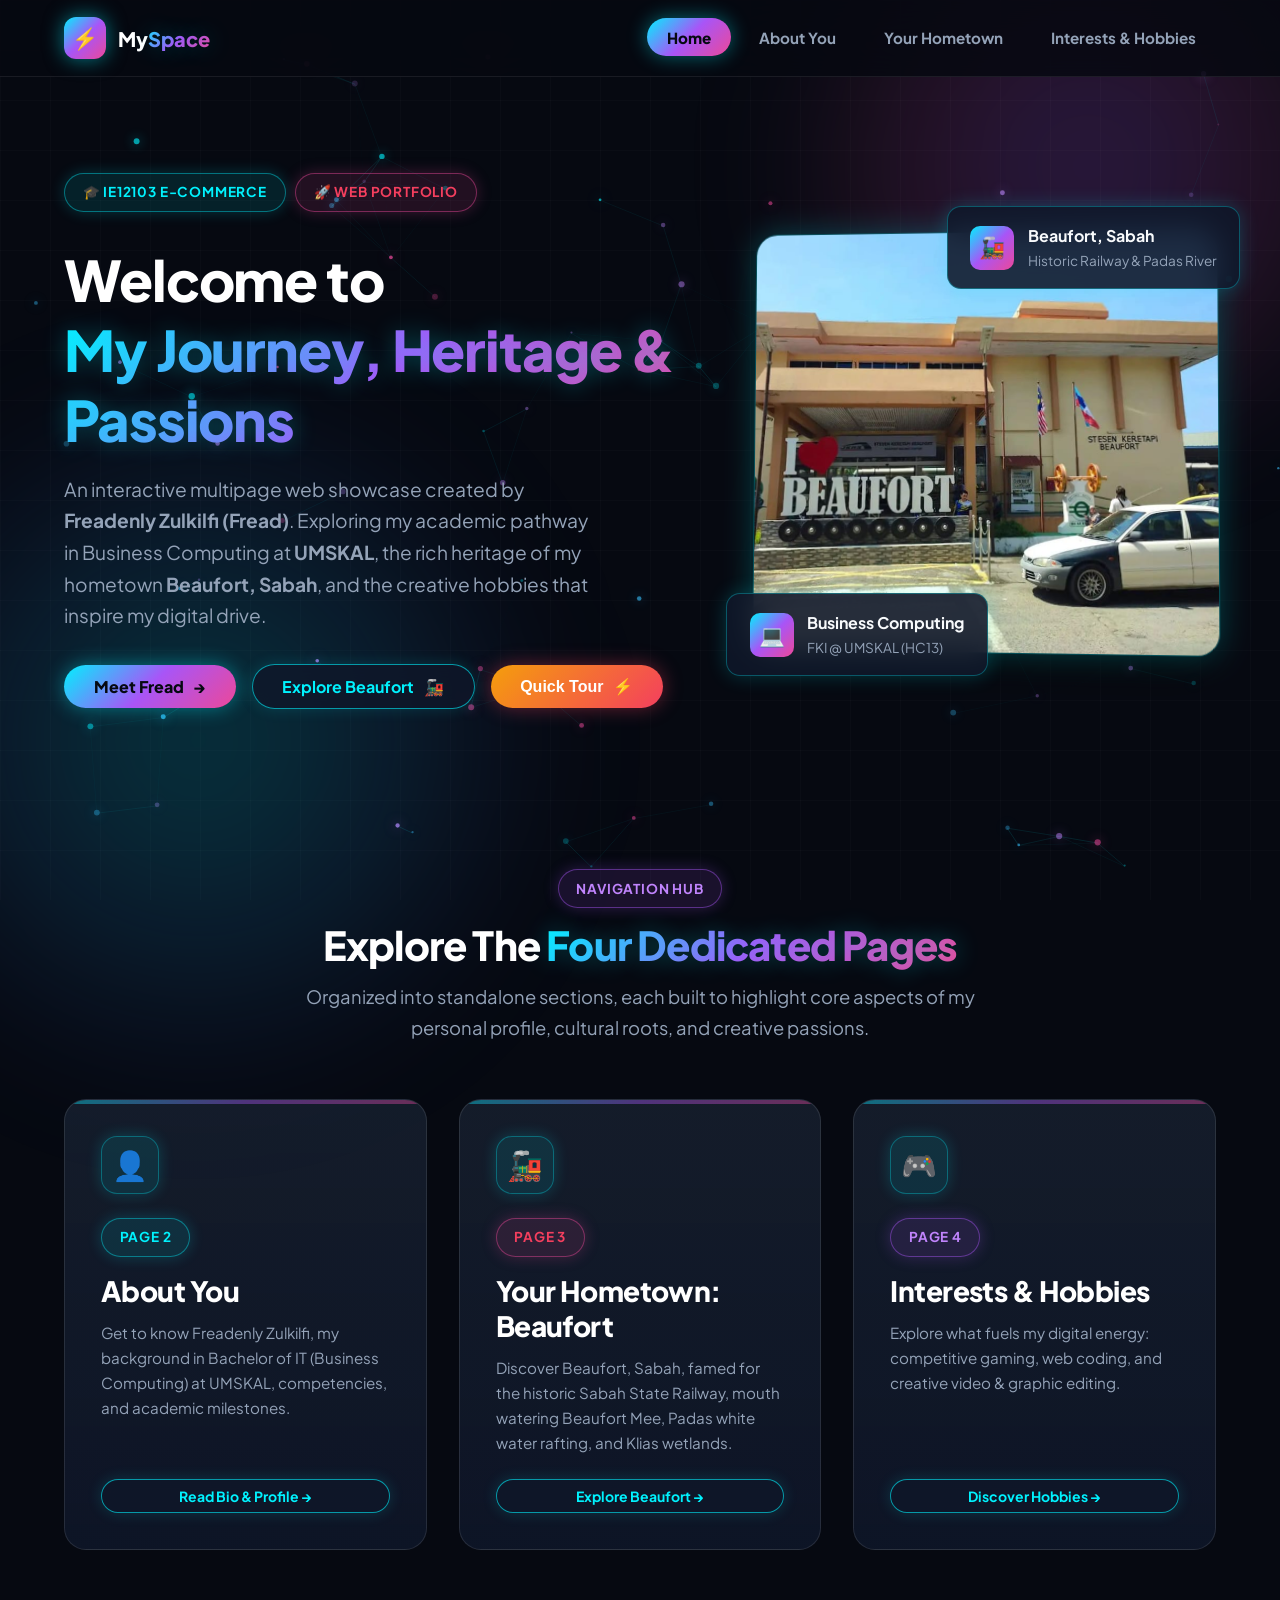
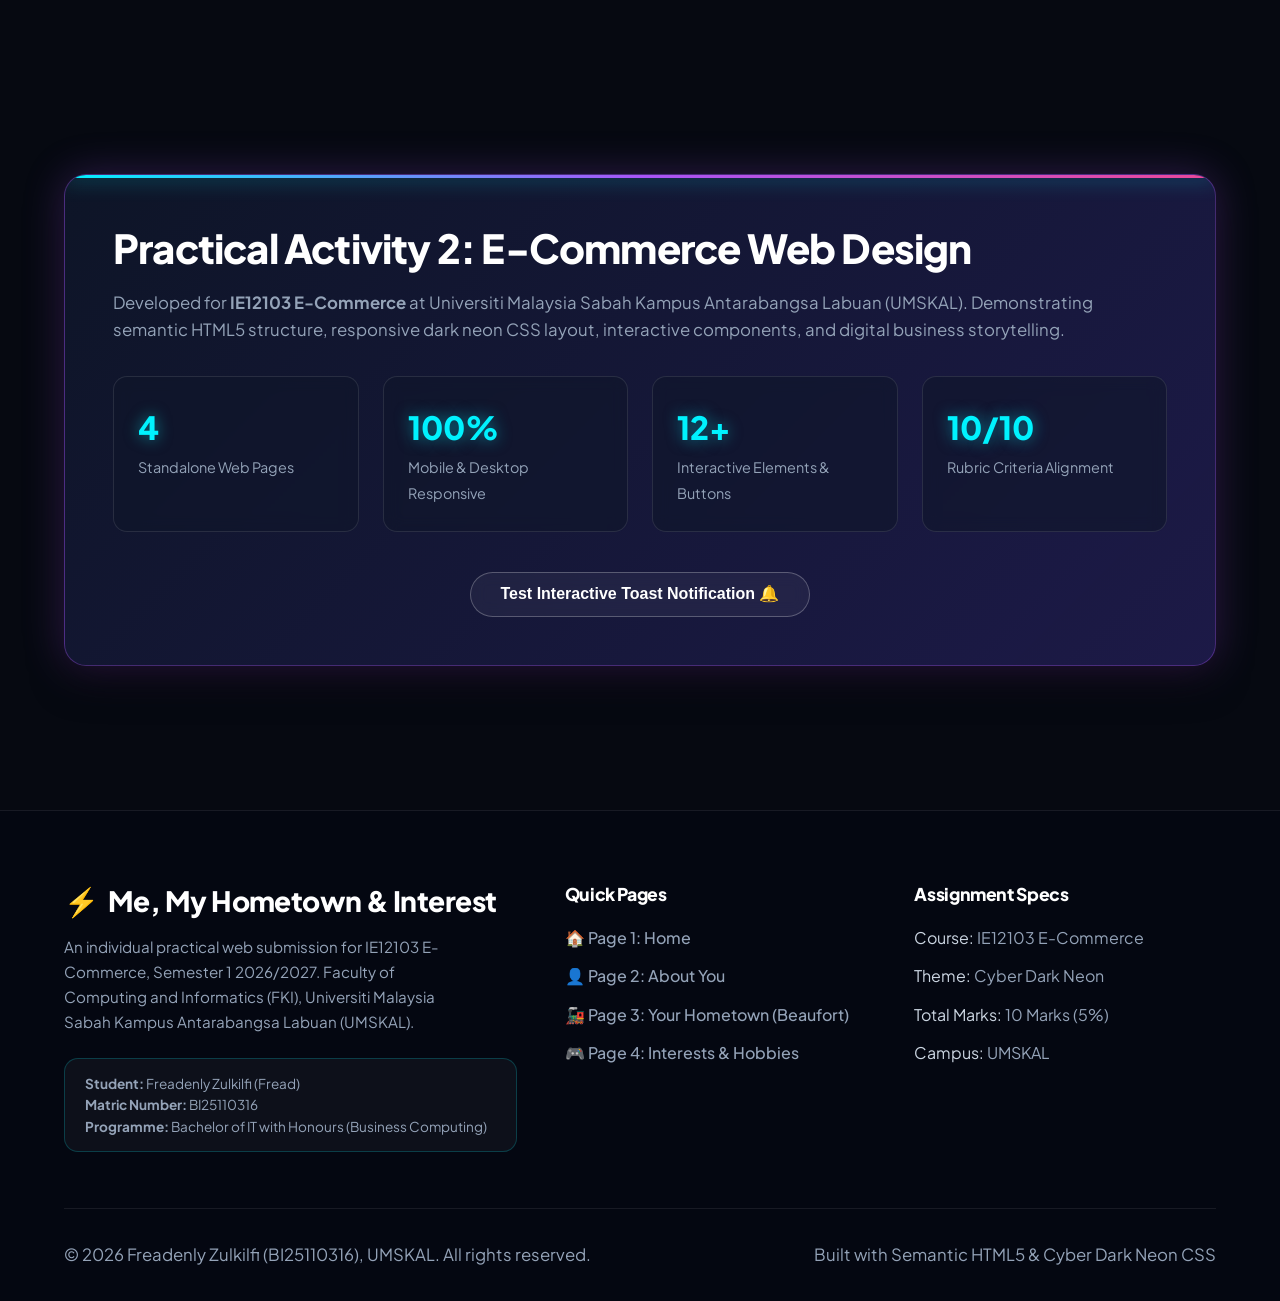
==== index.html @ 7369e057 "feat: resize profile photo to compact modern size, add live interactive cyber particle & constellati" ====
<!DOCTYPE html>
<html lang="en">
<head>
  <meta charset="UTF-8">
  <meta name="viewport" content="width=device-width, initial-scale=1.0">
  <title>Home | Me, My Hometown and Interest: IE12103</title>
  <link rel="stylesheet" href="css/styles.css">
  <link rel="preconnect" href="https://fonts.googleapis.com">
  <link rel="preconnect" href="https://fonts.gstatic.com" crossorigin>
  <link href="https://fonts.googleapis.com/css2?family=Plus+Jakarta+Sans:wght@400;600;700;800&family=Inter:wght@400;500;600;700&display=swap" rel="stylesheet">
</head>
<body>
  <canvas id="cyberCanvas"></canvas>
  <div class="cyber-grid-overlay"></div>

  <!-- Navigation Bar -->
  <header class="site-header">
    <div class="container navbar">
      <a href="index.html" class="brand-logo">
        <span class="logo-icon">⚡</span>
        <span>My<span class="text-gradient">Space</span></span>
      </a>

      <button class="mobile-menu-btn" id="mobileMenuBtn" aria-label="Toggle navigation">☰</button>

      <ul class="nav-links" id="navLinks">
        <li><a href="index.html" class="nav-link active">Home</a></li>
        <li><a href="about.html" class="nav-link">About You</a></li>
        <li><a href="hometown.html" class="nav-link">Your Hometown</a></li>
        <li><a href="hobbies.html" class="nav-link">Interests & Hobbies</a></li>
      </ul>
    </div>
  </header>

  <!-- Hero Section -->
  <main>
    <section class="hero">
      <div class="container hero-grid">
        <div class="hero-content">
          <div class="hero-tags">
            <span class="badge">🎓 IE12103 E-Commerce</span>
            <span class="badge badge-coral">🚀 Web Portfolio</span>
          </div>
          <h1>Welcome to <span class="text-gradient">My Journey, Heritage & Passions</span></h1>
          <p class="hero-subtitle">
            An interactive multipage web showcase created by <strong>Freadenly Zulkilfi (Fread)</strong>. 
            Exploring my academic pathway in Business Computing at <strong>UMSKAL</strong>, the rich heritage of my hometown <strong>Beaufort, Sabah</strong>, 
            and the creative hobbies that inspire my digital drive.
          </p>

          <div class="btn-group">
            <a href="about.html" class="btn btn-primary">
              <span>Meet Fread</span>
              <span>→</span>
            </a>
            <a href="hometown.html" class="btn btn-secondary">
              <span>Explore Beaufort</span>
              <span>🚂</span>
            </a>
            <button class="btn btn-coral" data-modal-target="quickTourModal">
              <span>Quick Tour</span>
              <span>⚡</span>
            </button>
          </div>
        </div>

        <div class="hero-visual">
          <div class="hero-image-wrapper">
            <img src="images/hero-bg.jpg" alt="Vibrant Cyber Scenery" width="600" height="420">
          </div>
          
          <div class="floating-stat-card top-right">
            <div class="floating-icon">🚂</div>
            <div>
              <strong>Beaufort, Sabah</strong>
              <p style="font-size: 0.85rem; margin: 0; color: var(--text-muted);">Historic Railway & Padas River</p>
            </div>
          </div>

          <div class="floating-stat-card bottom-left">
            <div class="floating-icon">💻</div>
            <div>
              <strong>Business Computing</strong>
              <p style="font-size: 0.85rem; margin: 0; color: var(--text-muted);">FKI @ UMSKAL (HC13)</p>
            </div>
          </div>
        </div>
      </div>
    </section>

    <!-- Page Portals / Overview Section -->
    <section class="section">
      <div class="container">
        <div class="section-header">
          <span class="badge badge-cyan">Navigation Hub</span>
          <h2>Explore The <span class="text-gradient">Four Dedicated Pages</span></h2>
          <p>Organized into standalone sections, each built to highlight core aspects of my personal profile, cultural roots, and creative passions.</p>
        </div>

        <div class="feature-portal-grid">
          <!-- Portal 1: About You -->
          <div class="portal-card">
            <div class="portal-icon">👤</div>
            <span class="badge" style="width: fit-content; margin-bottom: 1rem;">Page 2</span>
            <h3>About You</h3>
            <p>Get to know Freadenly Zulkilfi, my background in Bachelor of IT (Business Computing) at UMSKAL, competencies, and academic milestones.</p>
            <a href="about.html" class="btn btn-secondary btn-sm" style="margin-top: auto;">Read Bio & Profile →</a>
          </div>

          <!-- Portal 2: Your Hometown -->
          <div class="portal-card">
            <div class="portal-icon">🚂</div>
            <span class="badge badge-coral" style="width: fit-content; margin-bottom: 1rem;">Page 3</span>
            <h3>Your Hometown: Beaufort</h3>
            <p>Discover Beaufort, Sabah, famed for the historic Sabah State Railway, mouth watering Beaufort Mee, Padas white water rafting, and Klias wetlands.</p>
            <a href="hometown.html" class="btn btn-secondary btn-sm" style="margin-top: auto;">Explore Beaufort →</a>
          </div>

          <!-- Portal 3: Interests & Hobbies -->
          <div class="portal-card">
            <div class="portal-icon">🎮</div>
            <span class="badge badge-cyan" style="width: fit-content; margin-bottom: 1rem;">Page 4</span>
            <h3>Interests & Hobbies</h3>
            <p>Explore what fuels my digital energy: competitive gaming, web coding, and creative video & graphic editing.</p>
            <a href="hobbies.html" class="btn btn-secondary btn-sm" style="margin-top: auto;">Discover Hobbies →</a>
          </div>
        </div>
      </div>
    </section>

    <!-- Course Objective Highlights -->
    <section class="section">
      <div class="container">
        <div class="facts-box">
          <h2>Practical Activity 2: E-Commerce Web Design</h2>
          <p>
            Developed for <strong>IE12103 E-Commerce</strong> at Universiti Malaysia Sabah Kampus Antarabangsa Labuan (UMSKAL). 
            Demonstrating semantic HTML5 structure, responsive dark neon CSS layout, interactive components, 
            and digital business storytelling.
          </p>

          <div class="facts-grid">
            <div class="fact-card">
              <span class="number">4</span>
              <span class="desc">Standalone Web Pages</span>
            </div>
            <div class="fact-card">
              <span class="number">100%</span>
              <span class="desc">Mobile & Desktop Responsive</span>
            </div>
            <div class="fact-card">
              <span class="number">12+</span>
              <span class="desc">Interactive Elements & Buttons</span>
            </div>
            <div class="fact-card">
              <span class="number">10/10</span>
              <span class="desc">Rubric Criteria Alignment</span>
            </div>
          </div>

          <div style="margin-top: 2.5rem; text-align: center;">
            <button class="btn btn-outline-white" data-toast="Welcome to Freadenly's official E-Commerce portfolio website!">
              Test Interactive Toast Notification 🔔
            </button>
          </div>
        </div>
      </div>
    </section>
  </main>

  <!-- Interactive Quick Tour Modal -->
  <div class="modal-overlay" id="quickTourModal">
    <div class="modal-content">
      <button class="modal-close-btn" aria-label="Close modal">×</button>
      <span class="badge badge-coral">⚡ Quick Summary</span>
      <h3 style="margin: 1rem 0 0.75rem;">Welcome to "Me, My Hometown and Interest"</h3>
      <p style="margin-bottom: 1.25rem;">
        This web application satisfies all practical requirements for <strong>IE12103 E-Commerce</strong>:
      </p>
      <ul style="padding-left: 1.25rem; margin-bottom: 1.5rem; color: var(--text-muted); line-height: 1.8;">
        <li><strong>Page 1:</strong> Home (Central navigation hub and course overview)</li>
        <li><strong>Page 2:</strong> About You (Freadenly Zulkilfi, photo placeholder, Business Computing credentials)</li>
        <li><strong>Page 3:</strong> Hometown (Beaufort, Sabah heritage, railway, rafting, wetlands, cuisine)</li>
        <li><strong>Page 4:</strong> Hobbies (Gaming, Coding, Video & Graphic Editing)</li>
      </ul>
      <div class="btn-group">
        <a href="about.html" class="btn btn-primary btn-sm">Start with About Page</a>
        <button class="btn btn-secondary btn-sm" data-modal-close>Close</button>
      </div>
    </div>
  </div>

  <!-- Global Footer -->
  <footer class="site-footer">
    <div class="container">
      <div class="footer-grid">
        <div class="footer-brand">
          <h3><span>⚡</span> Me, My Hometown & Interest</h3>
          <p>
            An individual practical web submission for IE12103 E-Commerce, Semester 1 2026/2027. 
            Faculty of Computing and Informatics (FKI), Universiti Malaysia Sabah Kampus Antarabangsa Labuan (UMSKAL).
          </p>
          <div class="footer-meta-pill">
            <strong>Student:</strong> Freadenly Zulkilfi (Fread)<br>
            <strong>Matric Number:</strong> BI25110316<br>
            <strong>Programme:</strong> Bachelor of IT with Honours (Business Computing)
          </div>
        </div>

        <div class="footer-col">
          <h4>Quick Pages</h4>
          <ul class="footer-links">
            <li><a href="index.html">🏠 Page 1: Home</a></li>
            <li><a href="about.html">👤 Page 2: About You</a></li>
            <li><a href="hometown.html">🚂 Page 3: Your Hometown (Beaufort)</a></li>
            <li><a href="hobbies.html">🎮 Page 4: Interests & Hobbies</a></li>
          </ul>
        </div>

        <div class="footer-col">
          <h4>Assignment Specs</h4>
          <ul class="footer-links">
            <li><span style="color:#cbd5e1;">Course:</span> IE12103 E-Commerce</li>
            <li><span style="color:#cbd5e1;">Theme:</span> Cyber Dark Neon</li>
            <li><span style="color:#cbd5e1;">Total Marks:</span> 10 Marks (5%)</li>
            <li><span style="color:#cbd5e1;">Campus:</span> UMSKAL</li>
          </ul>
        </div>
      </div>

      <div class="footer-bottom">
        <p>&copy; 2026 Freadenly Zulkilfi (BI25110316), UMSKAL. All rights reserved.</p>
        <p>Built with Semantic HTML5 & Cyber Dark Neon CSS</p>
      </div>
    </div>
  </footer>

  <script src="js/main.js"></script>
</body>
</html>
---- css/styles.css ----
/* ==========================================================================
   IE12103 E-COMMERCE: PRACTICAL ACTIVITY 2
   Topic: "Me, My Hometown and Interest"
   Theme: Cyber Dark Neon
   ========================================================================== */

/* --- CSS Variables & Theme Configuration --- */
:root {
  --bg-page: #060911;
  --bg-surface: #0f172a;
  --bg-surface-elevated: #1e293b;
  --bg-card: rgba(15, 23, 42, 0.75);
  --bg-subtle: rgba(255, 255, 255, 0.04);
  
  --text-main: #f8fafc;
  --text-muted: #94a3b8;
  --text-dim: #64748b;
  --text-white: #ffffff;
  
  --border-color: rgba(255, 255, 255, 0.1);
  --border-glow: rgba(0, 242, 254, 0.3);

  /* Neon Accent Colors */
  --neon-cyan: #00f2fe;
  --neon-blue: #38bdf8;
  --neon-purple: #c084fc;
  --neon-pink: #f43f5e;
  --neon-magenta: #ec4899;
  --neon-green: #10b981;
  --neon-amber: #fbbf24;

  /* Neon Gradients */
  --gradient-main: linear-gradient(135deg, #00f2fe 0%, #a855f7 50%, #ec4899 100%);
  --gradient-cyan-purple: linear-gradient(135deg, #00f2fe 0%, #8b5cf6 100%);
  --gradient-warm: linear-gradient(135deg, #f59e0b 0%, #f43f5e 100%);
  --gradient-cool: linear-gradient(135deg, #06b6d4 0%, #3b82f6 100%);
  --gradient-card: linear-gradient(180deg, rgba(30, 41, 59, 0.6) 0%, rgba(15, 23, 42, 0.85) 100%);

  /* Glowing Shadows */
  --shadow-sm: 0 4px 12px rgba(0, 0, 0, 0.4);
  --shadow-md: 0 10px 30px -5px rgba(0, 0, 0, 0.6);
  --shadow-lg: 0 20px 40px -10px rgba(0, 0, 0, 0.8);
  --glow-cyan: 0 0 25px rgba(0, 242, 254, 0.4);
  --glow-pink: 0 0 25px rgba(236, 72, 153, 0.4);
  --glow-purple: 0 0 25px rgba(168, 85, 247, 0.4);

  --radius-sm: 8px;
  --radius-md: 14px;
  --radius-lg: 22px;
  --radius-full: 9999px;

  --transition-fast: 0.2s cubic-bezier(0.4, 0, 0.2, 1);
  --transition-smooth: 0.35s cubic-bezier(0.16, 1, 0.3, 1);
}

/* --- Universal Reset & Box Sizing --- */
*, *::before, *::after {
  box-sizing: border-box;
  margin: 0;
  padding: 0;
}

html {
  scroll-behavior: smooth;
  font-size: 16px;
}

body {
  font-family: 'Plus Jakarta Sans', 'Inter', -apple-system, BlinkMacSystemFont, 'Segoe UI', Roboto, sans-serif;
  background-color: var(--bg-page);
  color: var(--text-main);
  line-height: 1.65;
  overflow-x: hidden;
  position: relative;
  min-height: 100vh;
  display: flex;
  flex-direction: column;
}

/* Glowing Neon Nebula Background Atmosphere (Live Pulsing & Drifting) */
body::before {
  content: "";
  position: fixed;
  top: -12vw;
  right: -10vw;
  width: 50vw;
  height: 50vw;
  background: radial-gradient(circle, rgba(168, 85, 247, 0.22) 0%, rgba(236, 72, 153, 0.12) 45%, transparent 70%);
  border-radius: 50%;
  z-index: -1;
  pointer-events: none;
  filter: blur(60px);
  animation: pulseNebula1 12s ease-in-out infinite alternate;
}

body::after {
  content: "";
  position: fixed;
  bottom: -15vw;
  left: -12vw;
  width: 55vw;
  height: 55vw;
  background: radial-gradient(circle, rgba(0, 242, 254, 0.2) 0%, rgba(59, 130, 246, 0.1) 50%, transparent 70%);
  border-radius: 50%;
  z-index: -1;
  pointer-events: none;
  filter: blur(70px);
  animation: pulseNebula2 16s ease-in-out infinite alternate;
}

@keyframes pulseNebula1 {
  0% { transform: scale(1) translate(0, 0); opacity: 0.8; }
  50% { transform: scale(1.15) translate(-3vw, 2vw); opacity: 1; }
  100% { transform: scale(0.95) translate(2vw, -2vw); opacity: 0.85; }
}

@keyframes pulseNebula2 {
  0% { transform: scale(1) translate(0, 0); opacity: 0.75; }
  50% { transform: scale(1.2) translate(3vw, -2vw); opacity: 1; }
  100% { transform: scale(0.9) translate(-2vw, 3vw); opacity: 0.8; }
}

/* Interactive Live Canvas Background */
#cyberCanvas {
  position: fixed;
  top: 0;
  left: 0;
  width: 100vw;
  height: 100vh;
  z-index: -1;
  pointer-events: none;
}

/* Subtle Cyber Grid Matrix Texture */
.cyber-grid-overlay {
  position: fixed;
  inset: 0;
  background-image: 
    linear-gradient(rgba(255, 255, 255, 0.02) 1px, transparent 1px),
    linear-gradient(90deg, rgba(255, 255, 255, 0.02) 1px, transparent 1px);
  background-size: 50px 50px;
  z-index: -1;
  pointer-events: none;
}

/* --- Typography --- */
h1, h2, h3, h4, h5, h6 {
  color: var(--text-white);
  font-weight: 800;
  line-height: 1.25;
  letter-spacing: -0.02em;
}

h1 { font-size: clamp(2.2rem, 5vw, 3.5rem); }
h2 { font-size: clamp(1.8rem, 3.5vw, 2.5rem); }
h3 { font-size: clamp(1.3rem, 2.5vw, 1.75rem); }
h4 { font-size: 1.2rem; }

p {
  color: var(--text-muted);
  font-size: 1.05rem;
}

a {
  color: inherit;
  text-decoration: none;
}

img {
  max-width: 100%;
  height: auto;
  display: block;
}

/* Glowing Neon Text Highlights */
.text-gradient {
  background: var(--gradient-main);
  -webkit-background-clip: text;
  -webkit-text-fill-color: transparent;
  display: inline-block;
  text-shadow: 0 0 25px rgba(0, 242, 254, 0.3);
}

.text-gradient-warm {
  background: var(--gradient-warm);
  -webkit-background-clip: text;
  -webkit-text-fill-color: transparent;
  display: inline-block;
  text-shadow: 0 0 25px rgba(244, 63, 94, 0.3);
}

/* --- Layout & Container --- */
.container {
  width: 100%;
  max-width: 1200px;
  margin-left: auto;
  margin-right: auto;
  padding-left: 1.5rem;
  padding-right: 1.5rem;
}

.section {
  padding: 5rem 0;
  position: relative;
}

.section-tight {
  padding: 3rem 0;
}

.section-header {
  text-align: center;
  max-width: 720px;
  margin: 0 auto 3.5rem;
}

.section-header .badge {
  margin-bottom: 0.75rem;
}

.section-header p {
  margin-top: 0.75rem;
  font-size: 1.15rem;
  color: var(--text-muted);
}

/* Neon Pill Badges */
.badge {
  display: inline-flex;
  align-items: center;
  gap: 0.5rem;
  padding: 0.45rem 1.1rem;
  border-radius: var(--radius-full);
  font-size: 0.85rem;
  font-weight: 700;
  text-transform: uppercase;
  letter-spacing: 0.06em;
  background: rgba(0, 242, 254, 0.1);
  color: var(--neon-cyan);
  border: 1px solid rgba(0, 242, 254, 0.4);
  box-shadow: 0 0 15px rgba(0, 242, 254, 0.2);
}

.badge-coral {
  background: rgba(236, 72, 153, 0.12);
  color: var(--neon-pink);
  border-color: rgba(236, 72, 153, 0.45);
  box-shadow: 0 0 15px rgba(236, 72, 153, 0.25);
}

.badge-cyan {
  background: rgba(168, 85, 247, 0.12);
  color: var(--neon-purple);
  border-color: rgba(168, 85, 247, 0.45);
  box-shadow: 0 0 15px rgba(168, 85, 247, 0.25);
}

/* --- Buttons (Neon Theme) --- */
.btn {
  display: inline-flex;
  align-items: center;
  justify-content: center;
  gap: 0.6rem;
  padding: 0.85rem 1.85rem;
  border-radius: var(--radius-full);
  font-size: 1rem;
  font-weight: 700;
  cursor: pointer;
  border: none;
  transition: all var(--transition-smooth);
  text-decoration: none;
  line-height: 1;
}

.btn-primary {
  background: var(--gradient-main);
  color: #060911;
  font-weight: 800;
  box-shadow: 0 0 20px rgba(0, 242, 254, 0.4);
}

.btn-primary:hover {
  transform: translateY(-3px) scale(1.02);
  box-shadow: 0 0 35px rgba(236, 72, 153, 0.6);
  color: #060911;
}

.btn-secondary {
  background: rgba(15, 23, 42, 0.8);
  color: var(--neon-cyan);
  border: 1px solid rgba(0, 242, 254, 0.6);
  box-shadow: 0 0 15px rgba(0, 242, 254, 0.15);
  backdrop-filter: blur(8px);
}

.btn-secondary:hover {
  background: rgba(0, 242, 254, 0.15);
  color: var(--text-white);
  border-color: var(--neon-cyan);
  transform: translateY(-3px);
  box-shadow: 0 0 25px rgba(0, 242, 254, 0.4);
}

.btn-coral {
  background: var(--gradient-warm);
  color: #ffffff;
  box-shadow: 0 0 20px rgba(244, 63, 94, 0.4);
}

.btn-coral:hover {
  transform: translateY(-3px) scale(1.02);
  box-shadow: 0 0 35px rgba(244, 63, 94, 0.7);
  color: #ffffff;
}

.btn-outline-white {
  background: rgba(255, 255, 255, 0.05);
  backdrop-filter: blur(8px);
  color: var(--text-white);
  border: 1px solid rgba(255, 255, 255, 0.25);
}

.btn-outline-white:hover {
  background: rgba(255, 255, 255, 0.15);
  border-color: var(--neon-cyan);
  color: var(--neon-cyan);
  box-shadow: 0 0 20px rgba(0, 242, 254, 0.3);
  transform: translateY(-3px);
}

.btn-sm {
  padding: 0.55rem 1.25rem;
  font-size: 0.875rem;
}

.btn-group {
  display: flex;
  flex-wrap: wrap;
  gap: 1rem;
  align-items: center;
}

/* Interactive Filter Buttons (Neon Pills) */
.filter-bar {
  display: flex;
  flex-wrap: wrap;
  justify-content: center;
  gap: 0.75rem;
  margin-bottom: 2.5rem;
}

.filter-btn {
  padding: 0.65rem 1.4rem;
  border-radius: var(--radius-full);
  background: rgba(15, 23, 42, 0.8);
  border: 1px solid rgba(255, 255, 255, 0.12);
  color: var(--text-muted);
  font-weight: 700;
  font-size: 0.92rem;
  cursor: pointer;
  transition: all var(--transition-fast);
  backdrop-filter: blur(8px);
}

.filter-btn:hover {
  color: var(--neon-cyan);
  border-color: rgba(0, 242, 254, 0.5);
  box-shadow: 0 0 15px rgba(0, 242, 254, 0.2);
  transform: translateY(-2px);
}

.filter-btn.active {
  background: var(--gradient-main);
  color: #060911;
  font-weight: 800;
  border-color: transparent;
  box-shadow: 0 0 25px rgba(0, 242, 254, 0.5);
  transform: translateY(-2px);
}

/* --- Header & Navigation Bar (Dark Glassmorphism) --- */
.site-header {
  position: sticky;
  top: 0;
  z-index: 1000;
  background: rgba(6, 9, 17, 0.85);
  backdrop-filter: blur(20px);
  -webkit-backdrop-filter: blur(20px);
  border-bottom: 1px solid rgba(255, 255, 255, 0.08);
  transition: all var(--transition-fast);
}

.navbar {
  display: flex;
  align-items: center;
  justify-content: space-between;
  height: 4.75rem;
}

.brand-logo {
  display: flex;
  align-items: center;
  gap: 0.75rem;
  font-weight: 800;
  font-size: 1.25rem;
  color: var(--text-white);
}

.logo-icon {
  width: 42px;
  height: 42px;
  border-radius: 12px;
  background: var(--gradient-main);
  display: flex;
  align-items: center;
  justify-content: center;
  color: #060911;
  font-size: 1.3rem;
  box-shadow: 0 0 20px rgba(0, 242, 254, 0.5);
}

.nav-links {
  display: flex;
  list-style: none;
  align-items: center;
  gap: 0.5rem;
}

.nav-link {
  padding: 0.6rem 1.25rem;
  border-radius: var(--radius-full);
  font-weight: 700;
  font-size: 0.95rem;
  color: var(--text-muted);
  transition: all var(--transition-fast);
  position: relative;
}

.nav-link:hover {
  color: var(--neon-cyan);
  background: rgba(0, 242, 254, 0.08);
}

/* Active Nav State */
.nav-link.active {
  color: #060911;
  font-weight: 800;
  background: var(--gradient-main);
  box-shadow: 0 0 20px rgba(0, 242, 254, 0.4);
}

.mobile-menu-btn {
  display: none;
  background: none;
  border: none;
  cursor: pointer;
  padding: 0.5rem;
  font-size: 1.5rem;
  color: var(--neon-cyan);
}

/* --- Hero Banner (Home Page) --- */
.hero {
  position: relative;
  padding: 6rem 0 5rem;
  overflow: hidden;
}

.hero-grid {
  display: grid;
  grid-template-columns: 1.15fr 0.85fr;
  gap: 3.5rem;
  align-items: center;
}

.hero-content h1 {
  margin-bottom: 1.25rem;
}

.hero-subtitle {
  font-size: 1.2rem;
  color: var(--text-muted);
  margin-bottom: 2rem;
  max-width: 540px;
}

.hero-tags {
  display: flex;
  flex-wrap: wrap;
  gap: 0.6rem;
  margin-bottom: 2rem;
}

.hero-visual {
  position: relative;
}

.hero-image-wrapper {
  position: relative;
  border-radius: var(--radius-lg);
  overflow: hidden;
  box-shadow: 0 0 30px rgba(0, 242, 254, 0.25), var(--shadow-lg);
  border: 1px solid rgba(0, 242, 254, 0.3);
  transform: perspective(1000px) rotateY(-4deg) rotateX(2deg);
  transition: transform var(--transition-smooth), box-shadow var(--transition-smooth);
}

.hero-image-wrapper:hover {
  transform: perspective(1000px) rotateY(0deg) rotateX(0deg) scale(1.02);
  box-shadow: 0 0 45px rgba(236, 72, 153, 0.4);
}

.hero-image-wrapper img {
  width: 100%;
  height: 420px;
  object-fit: cover;
}

.floating-stat-card {
  position: absolute;
  background: rgba(15, 23, 42, 0.88);
  backdrop-filter: blur(14px);
  padding: 1rem 1.4rem;
  border-radius: var(--radius-md);
  border: 1px solid rgba(0, 242, 254, 0.3);
  box-shadow: 0 0 20px rgba(0, 242, 254, 0.2);
  display: flex;
  align-items: center;
  gap: 0.85rem;
  animation: float 4s ease-in-out infinite alternate;
}

.floating-stat-card.bottom-left {
  bottom: -1.5rem;
  left: -1.5rem;
}

.floating-stat-card.top-right {
  top: -1.5rem;
  right: -1.5rem;
  animation-delay: 2s;
}

.floating-icon {
  width: 44px;
  height: 44px;
  border-radius: 10px;
  background: var(--gradient-main);
  display: flex;
  align-items: center;
  justify-content: center;
  font-size: 1.3rem;
  color: #060911;
}

@keyframes float {
  0% { transform: translateY(0px); }
  100% { transform: translateY(-10px); }
}

/* --- Cards & Dark Glassmorphism Grids --- */
.card-grid {
  display: grid;
  grid-template-columns: repeat(auto-fit, minmax(320px, 1fr));
  gap: 2rem;
}

.card-grid-3 {
  display: grid;
  grid-template-columns: repeat(3, 1fr);
  gap: 2rem;
}

.card {
  background: var(--gradient-card);
  border-radius: var(--radius-lg);
  border: 1px solid var(--border-color);
  overflow: hidden;
  box-shadow: var(--shadow-sm);
  transition: all var(--transition-smooth);
  display: flex;
  flex-direction: column;
}

.card:hover {
  transform: translateY(-8px);
  box-shadow: 0 0 30px rgba(0, 242, 254, 0.25);
  border-color: rgba(0, 242, 254, 0.5);
}

.card-image-box {
  position: relative;
  overflow: hidden;
  height: 220px;
}

.card-image-box img {
  width: 100%;
  height: 100%;
  object-fit: cover;
  transition: transform 0.5s ease;
}

.card:hover .card-image-box img {
  transform: scale(1.08);
}

.card-badge {
  position: absolute;
  top: 1rem;
  right: 1rem;
  background: rgba(6, 9, 17, 0.85);
  backdrop-filter: blur(8px);
  color: var(--neon-cyan);
  padding: 0.35rem 0.85rem;
  border-radius: var(--radius-full);
  font-size: 0.75rem;
  font-weight: 700;
  text-transform: uppercase;
  border: 1px solid rgba(0, 242, 254, 0.4);
}

.card-body {
  padding: 1.75rem;
  display: flex;
  flex-direction: column;
  flex-grow: 1;
}

.card-body h3 {
  margin-bottom: 0.75rem;
}

.card-body p {
  margin-bottom: 1.5rem;
  flex-grow: 1;
}

.card-footer {
  margin-top: auto;
  display: flex;
  align-items: center;
  justify-content: space-between;
  border-top: 1px solid var(--border-color);
  padding-top: 1.25rem;
}

/* Feature Showcase Cards (Home Page) */
.feature-portal-grid {
  display: grid;
  grid-template-columns: repeat(3, 1fr);
  gap: 2rem;
}

.portal-card {
  background: var(--gradient-card);
  border-radius: var(--radius-lg);
  padding: 2.25rem;
  border: 1px solid var(--border-color);
  position: relative;
  overflow: hidden;
  transition: all var(--transition-smooth);
  display: flex;
  flex-direction: column;
}

.portal-card::before {
  content: "";
  position: absolute;
  top: 0;
  left: 0;
  right: 0;
  height: 4px;
  background: var(--gradient-main);
  opacity: 0.4;
  transition: opacity var(--transition-fast), box-shadow var(--transition-fast);
}

.portal-card:hover {
  transform: translateY(-8px);
  box-shadow: 0 0 30px rgba(0, 242, 254, 0.25);
  border-color: rgba(0, 242, 254, 0.4);
}

.portal-card:hover::before {
  opacity: 1;
  box-shadow: 0 0 15px rgba(0, 242, 254, 0.8);
}

.portal-icon {
  width: 58px;
  height: 58px;
  border-radius: 16px;
  display: flex;
  align-items: center;
  justify-content: center;
  font-size: 1.8rem;
  margin-bottom: 1.5rem;
  background: rgba(0, 242, 254, 0.1);
  color: var(--neon-cyan);
  border: 1px solid rgba(0, 242, 254, 0.3);
  box-shadow: 0 0 15px rgba(0, 242, 254, 0.2);
  transition: transform var(--transition-fast);
}

.portal-card:hover .portal-icon {
  transform: scale(1.1) rotate(5deg);
}

.portal-card h3 {
  margin-bottom: 0.75rem;
}

.portal-card p {
  margin-bottom: 1.5rem;
  font-size: 0.95rem;
}

/* --- About You Page Layout (Sleek Profile Size) --- */
.about-hero {
  display: grid;
  grid-template-columns: 310px 1fr;
  gap: 3.5rem;
  align-items: center;
}

.about-photo-wrapper {
  position: relative;
  max-width: 310px;
  width: 100%;
  margin: 0 auto;
}

.about-photo-frame {
  position: relative;
  border-radius: var(--radius-lg);
  overflow: hidden;
  box-shadow: 0 0 30px rgba(0, 242, 254, 0.35), 0 0 50px rgba(168, 85, 247, 0.2);
  border: 2px solid rgba(0, 242, 254, 0.5);
  transition: transform var(--transition-smooth), box-shadow var(--transition-smooth);
}

.about-photo-frame:hover {
  transform: translateY(-4px) scale(1.02);
  box-shadow: 0 0 40px rgba(236, 72, 153, 0.5);
}

.about-photo-frame img {
  width: 100%;
  height: 330px;
  object-fit: cover;
}

.about-badge-card {
  position: absolute;
  bottom: -1.5rem;
  right: -1.5rem;
  background: rgba(15, 23, 42, 0.9);
  padding: 1rem 1.5rem;
  border-radius: var(--radius-md);
  box-shadow: var(--shadow-md);
  border: 1px solid rgba(0, 242, 254, 0.3);
  display: flex;
  align-items: center;
  gap: 0.75rem;
  backdrop-filter: blur(12px);
}

.info-pills {
  display: grid;
  grid-template-columns: repeat(2, 1fr);
  gap: 1rem;
  margin: 1.75rem 0 2rem;
}

.info-pill-item {
  background: rgba(30, 41, 59, 0.5);
  padding: 1rem 1.25rem;
  border-radius: var(--radius-md);
  border: 1px solid rgba(255, 255, 255, 0.08);
  box-shadow: var(--shadow-sm);
  display: flex;
  flex-direction: column;
  transition: border-color var(--transition-fast);
}

.info-pill-item:hover {
  border-color: rgba(0, 242, 254, 0.4);
}

.info-pill-item .label {
  font-size: 0.75rem;
  text-transform: uppercase;
  color: var(--neon-cyan);
  font-weight: 700;
  letter-spacing: 0.06em;
  margin-bottom: 0.25rem;
}

.info-pill-item .value {
  font-weight: 700;
  color: var(--text-white);
  font-size: 1rem;
}

.skills-tags {
  display: flex;
  flex-wrap: wrap;
  gap: 0.6rem;
  margin-top: 0.75rem;
}

.skill-tag {
  background: rgba(15, 23, 42, 0.8);
  padding: 0.45rem 1rem;
  border-radius: var(--radius-full);
  font-size: 0.85rem;
  font-weight: 700;
  color: var(--text-main);
  border: 1px solid rgba(255, 255, 255, 0.1);
  box-shadow: var(--shadow-sm);
  display: inline-flex;
  align-items: center;
  gap: 0.4rem;
  transition: all var(--transition-fast);
}

.skill-tag:hover {
  border-color: var(--neon-pink);
  color: var(--neon-pink);
  box-shadow: 0 0 15px rgba(236, 72, 153, 0.3);
}

/* Timeline / Milestones */
.timeline {
  position: relative;
  max-width: 800px;
  margin: 0 auto;
}

.timeline::before {
  content: "";
  position: absolute;
  left: 30px;
  top: 0;
  bottom: 0;
  width: 3px;
  background: var(--gradient-main);
  border-radius: 3px;
  box-shadow: 0 0 15px rgba(0, 242, 254, 0.5);
}

.timeline-item {
  position: relative;
  padding-left: 75px;
  margin-bottom: 2.5rem;
}

.timeline-icon {
  position: absolute;
  left: 14px;
  top: 0;
  width: 36px;
  height: 36px;
  border-radius: 50%;
  background: var(--gradient-main);
  color: #060911;
  display: flex;
  align-items: center;
  justify-content: center;
  font-weight: 800;
  font-size: 0.9rem;
  box-shadow: 0 0 0 5px var(--bg-page), 0 0 15px rgba(0, 242, 254, 0.6);
}

.timeline-card {
  background: var(--gradient-card);
  padding: 1.5rem 1.75rem;
  border-radius: var(--radius-md);
  border: 1px solid var(--border-color);
  box-shadow: var(--shadow-sm);
  transition: border-color var(--transition-fast);
}

.timeline-card:hover {
  border-color: rgba(168, 85, 247, 0.4);
}

.timeline-card .year {
  font-size: 0.8rem;
  font-weight: 800;
  color: var(--neon-cyan);
  text-transform: uppercase;
  margin-bottom: 0.25rem;
  letter-spacing: 0.05em;
}

/* --- Hometown Gallery & Highlights --- */
.hometown-hero-banner {
  border-radius: var(--radius-lg);
  overflow: hidden;
  position: relative;
  height: 440px;
  margin-bottom: 4rem;
  box-shadow: 0 0 35px rgba(0, 242, 254, 0.2), var(--shadow-lg);
  border: 1px solid rgba(0, 242, 254, 0.3);
}

.hometown-hero-banner img {
  width: 100%;
  height: 100%;
  object-fit: cover;
}

.hometown-hero-overlay {
  position: absolute;
  inset: 0;
  background: linear-gradient(180deg, rgba(6, 9, 17, 0.2) 0%, rgba(6, 9, 17, 0.9) 100%);
  display: flex;
  flex-direction: column;
  justify-content: flex-end;
  padding: 3rem;
  color: var(--text-white);
}

.hometown-hero-overlay h1 {
  color: var(--text-white);
  margin-bottom: 0.5rem;
}

.hometown-hero-overlay p {
  color: rgba(255, 255, 255, 0.85);
  max-width: 650px;
  font-size: 1.15rem;
}

/* Hometown Grid */
.gallery-grid {
  display: grid;
  grid-template-columns: repeat(auto-fill, minmax(340px, 1fr));
  gap: 2rem;
}

.gallery-item {
  background: var(--gradient-card);
  border-radius: var(--radius-lg);
  overflow: hidden;
  border: 1px solid var(--border-color);
  box-shadow: var(--shadow-sm);
  transition: all var(--transition-smooth);
  display: flex;
  flex-direction: column;
}

.gallery-item:hover {
  transform: translateY(-8px);
  box-shadow: 0 0 30px rgba(0, 242, 254, 0.25);
  border-color: rgba(0, 242, 254, 0.4);
}

.gallery-thumb {
  height: 230px;
  overflow: hidden;
  position: relative;
}

.gallery-thumb img {
  width: 100%;
  height: 100%;
  object-fit: cover;
  transition: transform 0.5s ease;
}

.gallery-item:hover .gallery-thumb img {
  transform: scale(1.1);
}

.gallery-info {
  padding: 1.5rem;
  flex-grow: 1;
  display: flex;
  flex-direction: column;
}

.gallery-info h4 {
  font-size: 1.2rem;
  margin-bottom: 0.5rem;
}

.gallery-info p {
  font-size: 0.95rem;
  margin-bottom: 1.25rem;
  flex-grow: 1;
}

/* Quick Facts Callout Box (Dark Neon Cyber Grid) */
.facts-box {
  background: linear-gradient(135deg, rgba(15, 23, 42, 0.9) 0%, rgba(30, 27, 75, 0.95) 100%);
  border-radius: var(--radius-lg);
  padding: 3rem;
  color: var(--text-white);
  margin: 4rem 0;
  box-shadow: 0 0 40px rgba(168, 85, 247, 0.25), var(--shadow-lg);
  border: 1px solid rgba(168, 85, 247, 0.35);
  position: relative;
  overflow: hidden;
}

.facts-box::before {
  content: "";
  position: absolute;
  top: 0;
  left: 0;
  right: 0;
  height: 3px;
  background: var(--gradient-main);
  box-shadow: 0 0 20px rgba(0, 242, 254, 0.8);
}

.facts-box h2 {
  color: var(--text-white);
  margin-bottom: 1rem;
}

.facts-box p {
  color: var(--text-muted);
  margin-bottom: 2rem;
}

.facts-grid {
  display: grid;
  grid-template-columns: repeat(auto-fit, minmax(200px, 1fr));
  gap: 1.5rem;
}

.fact-card {
  background: rgba(15, 23, 42, 0.6);
  backdrop-filter: blur(8px);
  padding: 1.5rem;
  border-radius: var(--radius-md);
  border: 1px solid rgba(255, 255, 255, 0.1);
  transition: border-color var(--transition-fast);
}

.fact-card:hover {
  border-color: var(--neon-cyan);
}

.fact-card .number {
  font-size: 2rem;
  font-weight: 800;
  color: var(--neon-cyan);
  display: block;
  text-shadow: 0 0 15px rgba(0, 242, 254, 0.5);
}

.fact-card .desc {
  font-size: 0.9rem;
  color: var(--text-muted);
}

/* --- Hobbies & Interests Page --- */
.hobbies-hero {
  text-align: center;
  max-width: 800px;
  margin: 0 auto 3.5rem;
}

.hobby-card-interactive {
  background: var(--gradient-card);
  border-radius: var(--radius-lg);
  border: 1px solid var(--border-color);
  overflow: hidden;
  box-shadow: var(--shadow-sm);
  transition: all var(--transition-smooth);
  display: flex;
  flex-direction: column;
}

.hobby-card-interactive:hover {
  transform: translateY(-8px);
  box-shadow: 0 0 35px rgba(236, 72, 153, 0.3);
  border-color: rgba(236, 72, 153, 0.45);
}

.hobby-img-header {
  position: relative;
  height: 240px;
  overflow: hidden;
}

.hobby-img-header img {
  width: 100%;
  height: 100%;
  object-fit: cover;
  transition: transform 0.6s ease;
}

.hobby-card-interactive:hover .hobby-img-header img {
  transform: scale(1.1);
}

.hobby-body {
  padding: 2rem;
  display: flex;
  flex-direction: column;
  flex-grow: 1;
}

.hobby-body h3 {
  margin-bottom: 0.75rem;
}

.hobby-stats-row {
  display: flex;
  align-items: center;
  gap: 1.5rem;
  padding: 1rem 0;
  margin: 1rem 0;
  border-top: 1px dashed rgba(255, 255, 255, 0.12);
  border-bottom: 1px dashed rgba(255, 255, 255, 0.12);
}

.stat-item {
  display: flex;
  flex-direction: column;
}

.stat-item .stat-label {
  font-size: 0.75rem;
  color: var(--neon-cyan);
  text-transform: uppercase;
  font-weight: 700;
  letter-spacing: 0.05em;
}

.stat-item .stat-val {
  font-size: 1rem;
  font-weight: 800;
  color: var(--text-white);
}

/* Interactive Modal / Pop-up Demo */
.modal-overlay {
  display: none;
  position: fixed;
  inset: 0;
  background: rgba(3, 7, 18, 0.8);
  backdrop-filter: blur(12px);
  z-index: 2000;
  align-items: center;
  justify-content: center;
  padding: 1.5rem;
}

.modal-overlay.active {
  display: flex;
}

.modal-content {
  background: #0f172a;
  border: 1px solid rgba(0, 242, 254, 0.35);
  border-radius: var(--radius-lg);
  max-width: 550px;
  width: 100%;
  padding: 2.5rem;
  position: relative;
  box-shadow: 0 0 50px rgba(0, 242, 254, 0.3), var(--shadow-lg);
  animation: modalPop 0.3s cubic-bezier(0.16, 1, 0.3, 1);
  color: var(--text-white);
}

@keyframes modalPop {
  0% { transform: scale(0.9); opacity: 0; }
  100% { transform: scale(1); opacity: 1; }
}

.modal-close-btn {
  position: absolute;
  top: 1.25rem;
  right: 1.25rem;
  background: rgba(255, 255, 255, 0.08);
  border: 1px solid rgba(255, 255, 255, 0.1);
  width: 36px;
  height: 36px;
  border-radius: 50%;
  cursor: pointer;
  font-size: 1.25rem;
  display: flex;
  align-items: center;
  justify-content: center;
  color: var(--text-muted);
  transition: all var(--transition-fast);
}

.modal-close-btn:hover {
  background: var(--neon-pink);
  color: white;
  border-color: var(--neon-pink);
  box-shadow: 0 0 15px rgba(244, 63, 94, 0.5);
}

/* --- Global Footer --- */
.site-footer {
  margin-top: auto;
  background: #040711;
  color: #94a3b8;
  padding: 4.5rem 0 2rem;
  border-top: 1px solid rgba(255, 255, 255, 0.08);
}

.footer-grid {
  display: grid;
  grid-template-columns: 1.5fr 1fr 1fr;
  gap: 3rem;
  margin-bottom: 3.5rem;
}

.footer-brand h3 {
  color: var(--text-white);
  margin-bottom: 1rem;
  display: flex;
  align-items: center;
  gap: 0.6rem;
}

.footer-brand p {
  color: #94a3b8;
  font-size: 0.95rem;
  margin-bottom: 1.5rem;
  max-width: 380px;
}

.footer-col h4 {
  color: var(--text-white);
  margin-bottom: 1.25rem;
  font-size: 1.1rem;
}

.footer-links {
  list-style: none;
  display: flex;
  flex-direction: column;
  gap: 0.75rem;
}

.footer-links a {
  color: #94a3b8;
  transition: all var(--transition-fast);
  display: inline-flex;
  align-items: center;
  gap: 0.5rem;
  font-weight: 500;
}

.footer-links a:hover {
  color: var(--neon-cyan);
  transform: translateX(4px);
  text-shadow: 0 0 10px rgba(0, 242, 254, 0.5);
}

.footer-meta-pill {
  background: rgba(255, 255, 255, 0.04);
  padding: 0.85rem 1.25rem;
  border-radius: var(--radius-md);
  border: 1px solid rgba(0, 242, 254, 0.2);
  font-size: 0.85rem;
  line-height: 1.6;
}

.footer-bottom {
  padding-top: 2rem;
  border-top: 1px solid rgba(255, 255, 255, 0.08);
  display: flex;
  flex-wrap: wrap;
  align-items: center;
  justify-content: space-between;
  gap: 1rem;
  font-size: 0.88rem;
}

/* Toast Notification (Feedback for buttons) */
.toast-notice {
  position: fixed;
  bottom: 2rem;
  right: 2rem;
  background: #0f172a;
  color: #ffffff;
  padding: 1rem 1.75rem;
  border-radius: var(--radius-full);
  box-shadow: 0 0 30px rgba(0, 242, 254, 0.4);
  display: flex;
  align-items: center;
  gap: 0.75rem;
  z-index: 3000;
  opacity: 0;
  transform: translateY(20px);
  pointer-events: none;
  transition: all 0.3s cubic-bezier(0.16, 1, 0.3, 1);
  border: 1px solid rgba(0, 242, 254, 0.4);
}

.toast-notice.show {
  opacity: 1;
  transform: translateY(0);
}

/* --- Responsive Media Queries --- */
@media (max-width: 992px) {
  .hero-grid {
    grid-template-columns: 1fr;
    text-align: center;
  }

  .hero-subtitle {
    margin-left: auto;
    margin-right: auto;
  }

  .btn-group {
    justify-content: center;
  }

  .hero-tags {
    justify-content: center;
  }

  .about-hero {
    grid-template-columns: 1fr;
    text-align: center;
  }

  .about-photo-wrapper {
    max-width: 420px;
    margin: 0 auto;
  }

  .info-pills {
    text-align: left;
  }

  .feature-portal-grid,
  .card-grid-3 {
    grid-template-columns: 1fr;
  }

  .footer-grid {
    grid-template-columns: 1fr;
    gap: 2.5rem;
  }
}

@media (max-width: 768px) {
  .mobile-menu-btn {
    display: block;
  }

  .nav-links {
    position: fixed;
    top: 4.75rem;
    left: 0;
    right: 0;
    background: #090e1a;
    flex-direction: column;
    padding: 1.5rem;
    box-shadow: var(--shadow-lg);
    border-bottom: 1px solid rgba(0, 242, 254, 0.3);
    display: none;
  }

  .nav-links.open {
    display: flex;
  }

  .nav-link {
    width: 100%;
    text-align: center;
  }

  .floating-stat-card {
    display: none;
  }

  .info-pills {
    grid-template-columns: 1fr;
  }
}

/* ==========================================================================
   Print to PDF Optimization (Cyber Dark Neon to Crisp Print)
   ========================================================================== */
@media print {
  @page {
    size: A4 portrait;
    margin: 8mm 10mm;
  }

  body {
    background: #060911 !important;
    color: #f8fafc !important;
    -webkit-print-color-adjust: exact !important;
    print-color-adjust: exact !important;
  }

  body::before, body::after, .cyber-grid-overlay {
    display: none !important;
  }

  .site-header {
    position: static !important;
    background: #090e1a !important;
    border-bottom: 2px solid rgba(0, 242, 254, 0.4) !important;
    box-shadow: none !important;
    margin-bottom: 1rem !important;
    padding: 0 !important;
  }

  .navbar {
    height: 3.5rem !important;
  }

  .mobile-menu-btn {
    display: none !important;
  }

  .nav-links {
    display: flex !important;
    position: static !important;
    flex-direction: row !important;
    box-shadow: none !important;
    border: none !important;
    background: transparent !important;
    gap: 0.5rem !important;
  }

  .nav-link {
    padding: 0.3rem 0.75rem !important;
    font-size: 0.85rem !important;
  }

  .section {
    padding: 1.25rem 0 !important;
  }

  .hero {
    padding: 1rem 0 !important;
  }

  .hero-grid {
    grid-template-columns: 1.2fr 0.8fr !important;
    gap: 1.5rem !important;
  }

  .hero-subtitle {
    margin-bottom: 1rem !important;
    font-size: 1rem !important;
  }

  .hero-tags {
    margin-bottom: 0.75rem !important;
  }

  .hero-image-wrapper {
    transform: none !important;
    box-shadow: none !important;
    border: 1px solid rgba(0, 242, 254, 0.4) !important;
  }

  .hero-image-wrapper img {
    height: 250px !important;
    width: 100% !important;
  }

  .floating-stat-card {
    display: none !important;
  }

  .card, .portal-card, .gallery-item, .hobby-card-interactive, .facts-box, .timeline-item {
    break-inside: avoid !important;
    page-break-inside: avoid !important;
    background: #0f172a !important;
    border: 1px solid rgba(255, 255, 255, 0.15) !important;
  }

  .feature-portal-grid {
    grid-template-columns: repeat(3, 1fr) !important;
    gap: 1rem !important;
  }

  .portal-card {
    padding: 1.25rem !important;
  }

  .gallery-grid {
    grid-template-columns: repeat(2, 1fr) !important;
    gap: 1.25rem !important;
  }

  .card-grid {
    grid-template-columns: repeat(2, 1fr) !important;
    gap: 1.25rem !important;
  }

  /* About You Print Rules */
  .about-hero {
    grid-template-columns: 200px 1fr !important;
    gap: 1.5rem !important;
    align-items: flex-start !important;
  }

  .about-photo-wrapper {
    max-width: 200px !important;
  }

  .about-photo-frame {
    box-shadow: none !important;
    border: 1px solid rgba(0, 242, 254, 0.5) !important;
  }

  .about-photo-frame img {
    height: 220px !important;
    object-fit: cover !important;
  }

  .about-badge-card {
    display: none !important;
  }

  .info-pills {
    grid-template-columns: repeat(2, 1fr) !important;
    gap: 0.5rem !important;
    margin: 1rem 0 !important;
  }

  .info-pill-item {
    padding: 0.5rem 0.75rem !important;
    background: #1e293b !important;
  }

  .info-pill-item .value {
    font-size: 0.9rem !important;
  }

  .timeline {
    margin-top: 1rem !important;
  }

  .timeline-item {
    margin-bottom: 1rem !important;
  }

  .timeline-card {
    padding: 1rem 1.25rem !important;
  }

  /* Hometown Print Rules */
  .hometown-hero-banner {
    height: 250px !important;
    margin-bottom: 1.5rem !important;
  }

  .hometown-hero-overlay {
    padding: 1.5rem !important;
  }

  .facts-box {
    padding: 1.75rem !important;
    margin: 2rem 0 !important;
    background: #111827 !important;
    border: 1px solid rgba(0, 242, 254, 0.5) !important;
    -webkit-print-color-adjust: exact !important;
    print-color-adjust: exact !important;
  }

  /* Hobbies Print Rules */
  .hobby-img-header {
    height: 160px !important;
  }

  .hobby-body {
    padding: 1.25rem !important;
  }

  .hobby-stats-row {
    padding: 0.5rem 0 !important;
    margin: 0.5rem 0 !important;
  }

  .site-footer {
    break-inside: avoid !important;
    page-break-inside: avoid !important;
    padding: 2rem 0 1rem !important;
    background: #030712 !important;
    -webkit-print-color-adjust: exact !important;
    print-color-adjust: exact !important;
  }

  .footer-grid {
    grid-template-columns: 1.4fr 1fr 1fr !important;
    gap: 1.5rem !important;
    margin-bottom: 1.5rem !important;
  }

  .modal-overlay, .toast-notice {
    display: none !important;
  }
}
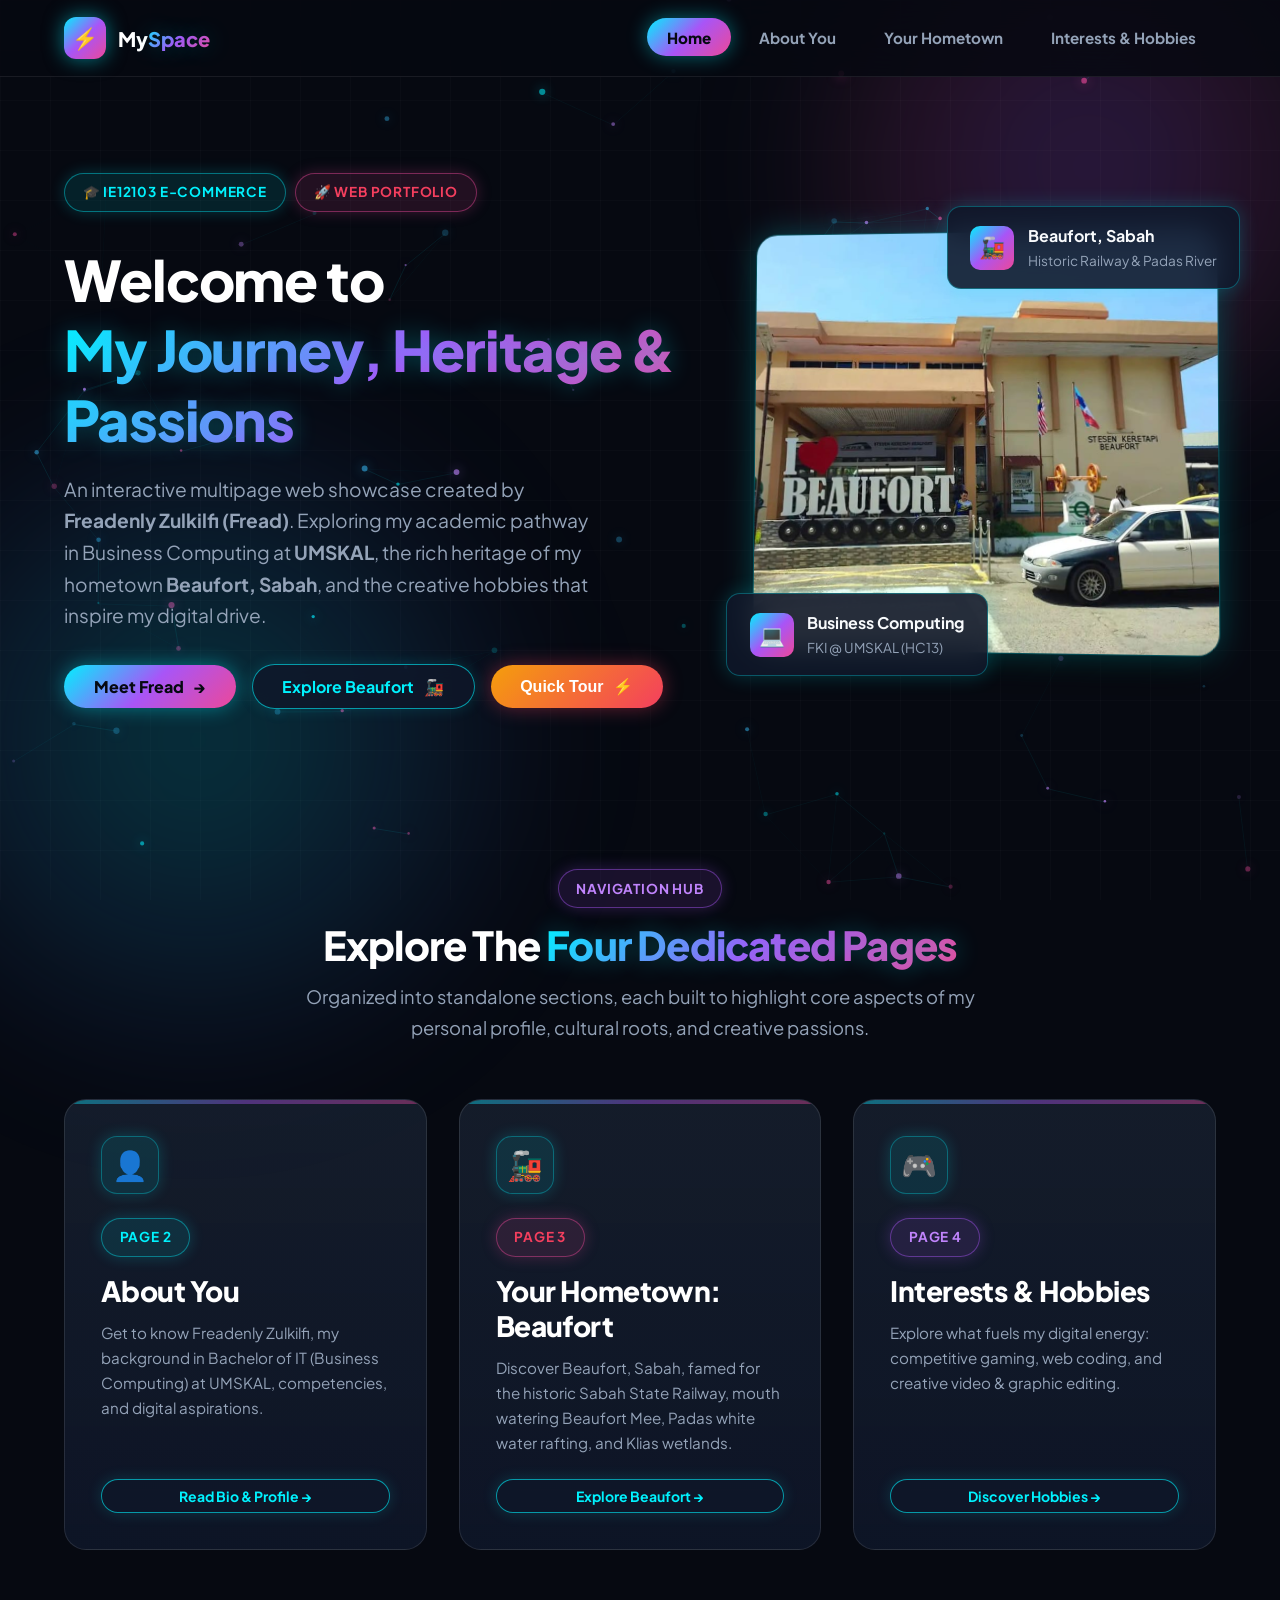
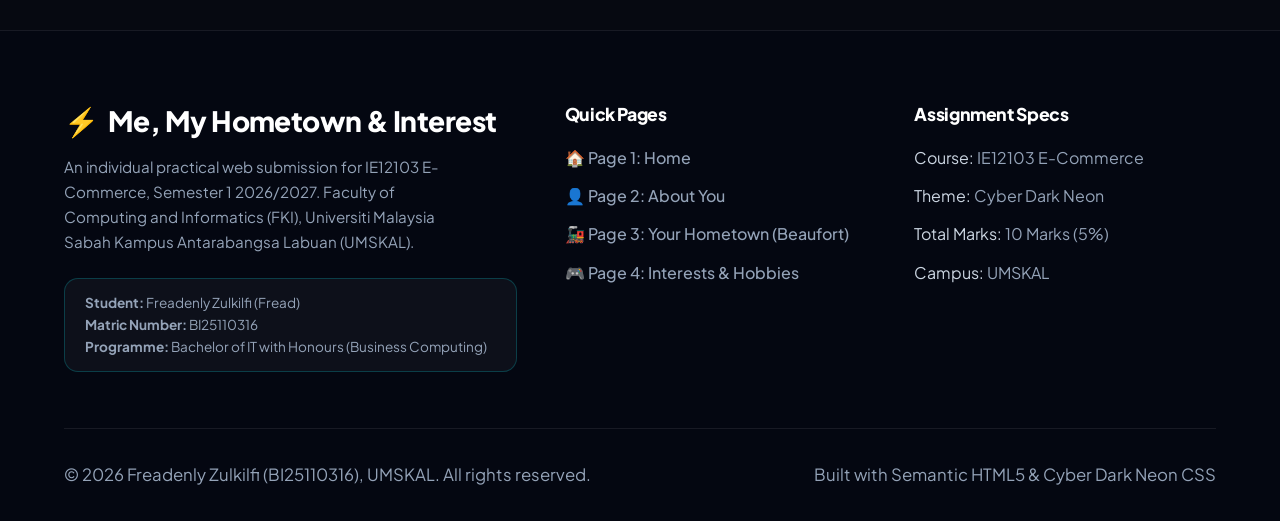
==== commit eee6595d: "refactor: remove Practical Activity 2 section and Milestones timeline for a cleaner layout" ====
--- a/index.html
+++ b/index.html
@@ -103,7 +103,7 @@
             <div class="portal-icon">👤</div>
             <span class="badge" style="width: fit-content; margin-bottom: 1rem;">Page 2</span>
             <h3>About You</h3>
-            <p>Get to know Freadenly Zulkilfi, my background in Bachelor of IT (Business Computing) at UMSKAL, competencies, and academic milestones.</p>
+            <p>Get to know Freadenly Zulkilfi, my background in Bachelor of IT (Business Computing) at UMSKAL, competencies, and digital aspirations.</p>
             <a href="about.html" class="btn btn-secondary btn-sm" style="margin-top: auto;">Read Bio & Profile →</a>
           </div>
 
@@ -123,45 +123,6 @@
             <h3>Interests & Hobbies</h3>
             <p>Explore what fuels my digital energy: competitive gaming, web coding, and creative video & graphic editing.</p>
             <a href="hobbies.html" class="btn btn-secondary btn-sm" style="margin-top: auto;">Discover Hobbies →</a>
-          </div>
-        </div>
-      </div>
-    </section>
-
-    <!-- Course Objective Highlights -->
-    <section class="section">
-      <div class="container">
-        <div class="facts-box">
-          <h2>Practical Activity 2: E-Commerce Web Design</h2>
-          <p>
-            Developed for <strong>IE12103 E-Commerce</strong> at Universiti Malaysia Sabah Kampus Antarabangsa Labuan (UMSKAL). 
-            Demonstrating semantic HTML5 structure, responsive dark neon CSS layout, interactive components, 
-            and digital business storytelling.
-          </p>
-
-          <div class="facts-grid">
-            <div class="fact-card">
-              <span class="number">4</span>
-              <span class="desc">Standalone Web Pages</span>
-            </div>
-            <div class="fact-card">
-              <span class="number">100%</span>
-              <span class="desc">Mobile & Desktop Responsive</span>
-            </div>
-            <div class="fact-card">
-              <span class="number">12+</span>
-              <span class="desc">Interactive Elements & Buttons</span>
-            </div>
-            <div class="fact-card">
-              <span class="number">10/10</span>
-              <span class="desc">Rubric Criteria Alignment</span>
-            </div>
-          </div>
-
-          <div style="margin-top: 2.5rem; text-align: center;">
-            <button class="btn btn-outline-white" data-toast="Welcome to Freadenly's official E-Commerce portfolio website!">
-              Test Interactive Toast Notification 🔔
-            </button>
           </div>
         </div>
       </div>
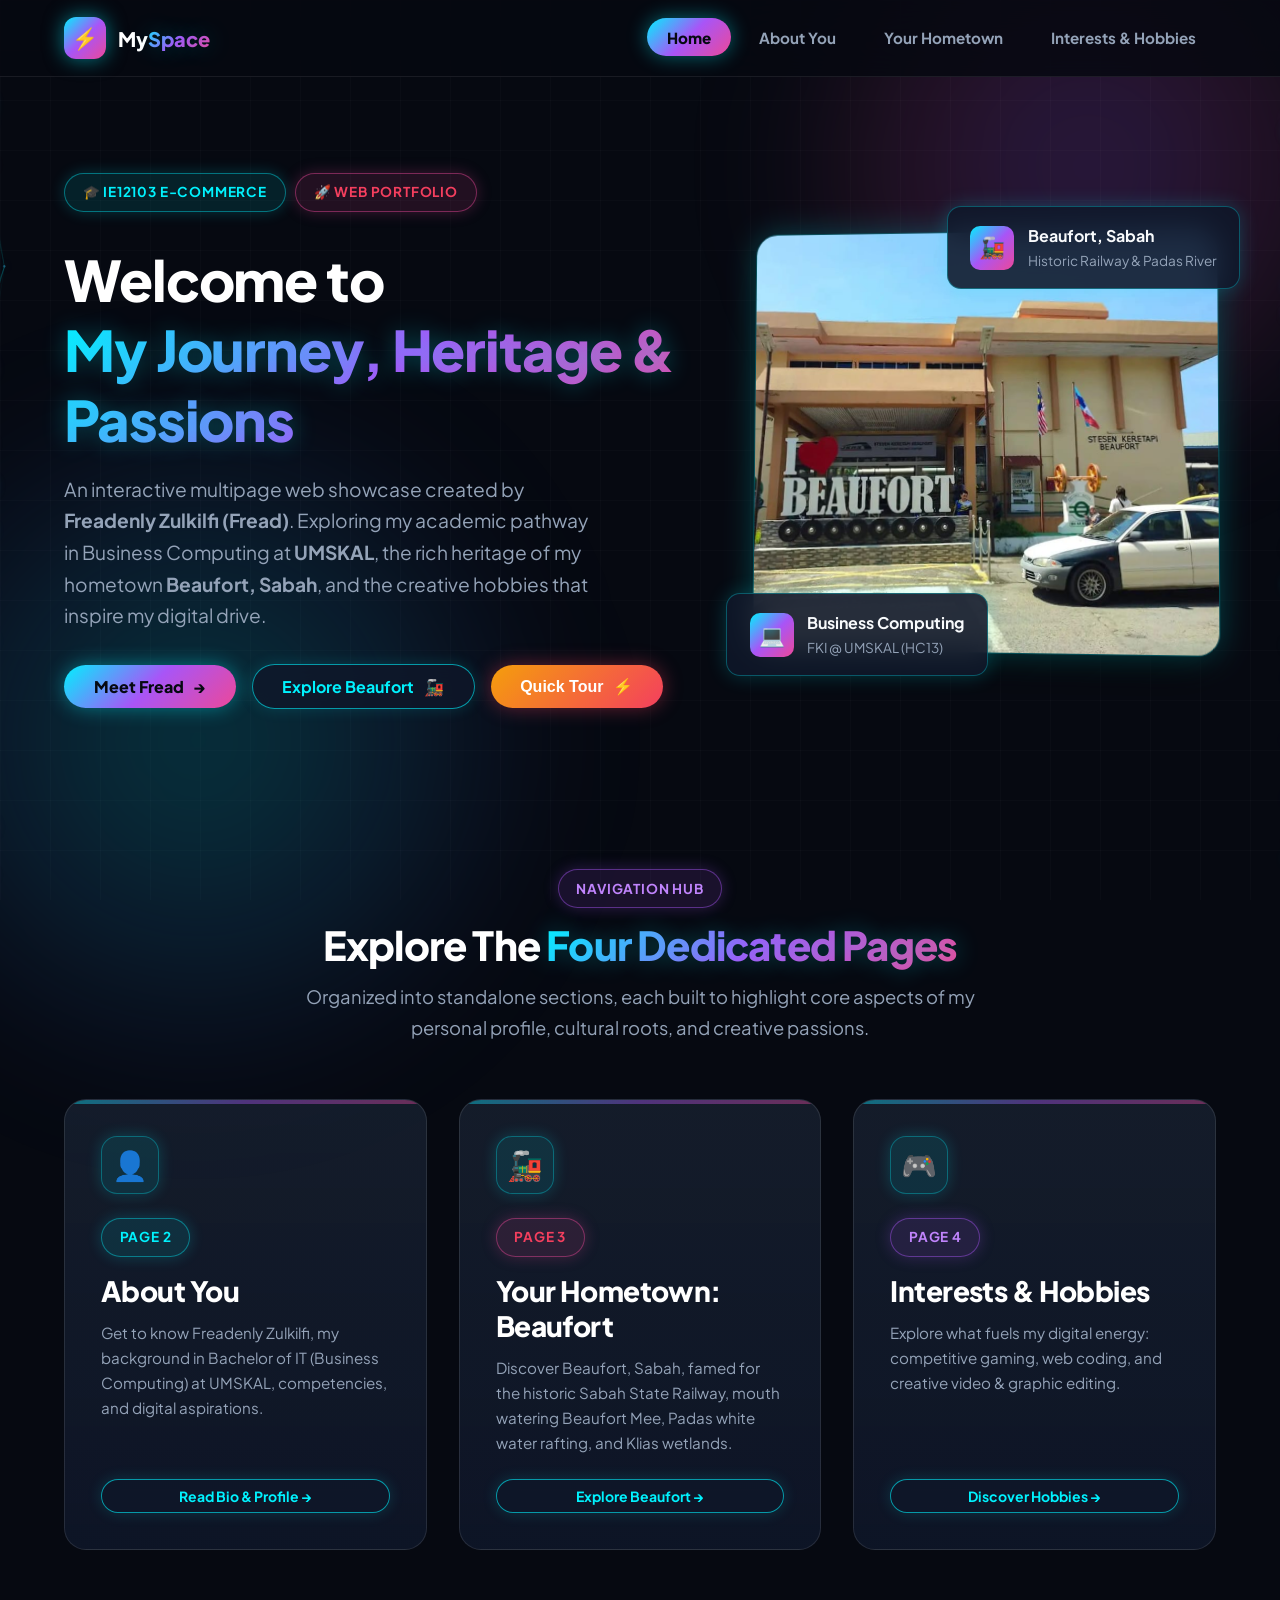
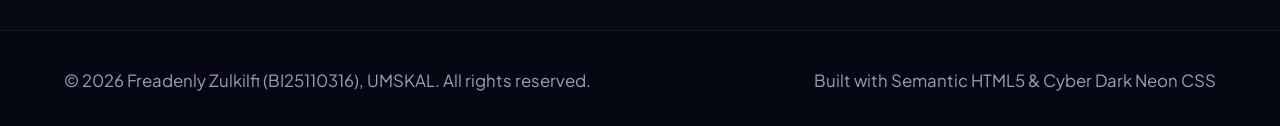
==== commit 7bdc38ee: "refactor: remove entire coursework footer-grid section across all pages for a clean modern footer" ====
--- a/index.html
+++ b/index.html
@@ -154,42 +154,7 @@
   <!-- Global Footer -->
   <footer class="site-footer">
     <div class="container">
-      <div class="footer-grid">
-        <div class="footer-brand">
-          <h3><span>⚡</span> Me, My Hometown & Interest</h3>
-          <p>
-            An individual practical web submission for IE12103 E-Commerce, Semester 1 2026/2027. 
-            Faculty of Computing and Informatics (FKI), Universiti Malaysia Sabah Kampus Antarabangsa Labuan (UMSKAL).
-          </p>
-          <div class="footer-meta-pill">
-            <strong>Student:</strong> Freadenly Zulkilfi (Fread)<br>
-            <strong>Matric Number:</strong> BI25110316<br>
-            <strong>Programme:</strong> Bachelor of IT with Honours (Business Computing)
-          </div>
-        </div>
-
-        <div class="footer-col">
-          <h4>Quick Pages</h4>
-          <ul class="footer-links">
-            <li><a href="index.html">🏠 Page 1: Home</a></li>
-            <li><a href="about.html">👤 Page 2: About You</a></li>
-            <li><a href="hometown.html">🚂 Page 3: Your Hometown (Beaufort)</a></li>
-            <li><a href="hobbies.html">🎮 Page 4: Interests & Hobbies</a></li>
-          </ul>
-        </div>
-
-        <div class="footer-col">
-          <h4>Assignment Specs</h4>
-          <ul class="footer-links">
-            <li><span style="color:#cbd5e1;">Course:</span> IE12103 E-Commerce</li>
-            <li><span style="color:#cbd5e1;">Theme:</span> Cyber Dark Neon</li>
-            <li><span style="color:#cbd5e1;">Total Marks:</span> 10 Marks (5%)</li>
-            <li><span style="color:#cbd5e1;">Campus:</span> UMSKAL</li>
-          </ul>
-        </div>
-      </div>
-
-      <div class="footer-bottom">
+      <div class="footer-bottom" style="border-top: none; padding-top: 0;">
         <p>&copy; 2026 Freadenly Zulkilfi (BI25110316), UMSKAL. All rights reserved.</p>
         <p>Built with Semantic HTML5 & Cyber Dark Neon CSS</p>
       </div>
--- a/css/styles.css
+++ b/css/styles.css
@@ -1205,7 +1205,7 @@
   margin-top: auto;
   background: #040711;
   color: #94a3b8;
-  padding: 4.5rem 0 2rem;
+  padding: 2.25rem 0 2rem;
   border-top: 1px solid rgba(255, 255, 255, 0.08);
 }
 
@@ -1501,15 +1501,15 @@
     gap: 1.25rem !important;
   }
 
-  /* About You Print Rules */
+  /* About You Print Rules (Single Page Fit) */
   .about-hero {
-    grid-template-columns: 200px 1fr !important;
-    gap: 1.5rem !important;
+    grid-template-columns: 180px 1fr !important;
+    gap: 1.25rem !important;
     align-items: flex-start !important;
   }
 
   .about-photo-wrapper {
-    max-width: 200px !important;
+    max-width: 180px !important;
   }
 
   .about-photo-frame {
@@ -1518,8 +1518,19 @@
   }
 
   .about-photo-frame img {
-    height: 220px !important;
+    height: 200px !important;
     object-fit: cover !important;
+  }
+
+  .about-info-content h1 {
+    font-size: 1.8rem !important;
+    margin: 0.35rem 0 0.5rem !important;
+  }
+
+  .about-info-content p {
+    font-size: 0.86rem !important;
+    line-height: 1.5 !important;
+    margin-bottom: 0.6rem !important;
   }
 
   .about-badge-card {
@@ -1528,17 +1539,32 @@
 
   .info-pills {
     grid-template-columns: repeat(2, 1fr) !important;
-    gap: 0.5rem !important;
-    margin: 1rem 0 !important;
+    gap: 0.4rem !important;
+    margin: 0.6rem 0 !important;
   }
 
   .info-pill-item {
-    padding: 0.5rem 0.75rem !important;
+    padding: 0.35rem 0.65rem !important;
     background: #1e293b !important;
   }
 
+  .info-pill-item .label {
+    font-size: 0.68rem !important;
+    margin-bottom: 0.1rem !important;
+  }
+
   .info-pill-item .value {
-    font-size: 0.9rem !important;
+    font-size: 0.82rem !important;
+  }
+
+  .skill-tag {
+    padding: 0.25rem 0.65rem !important;
+    font-size: 0.75rem !important;
+  }
+
+  .btn {
+    padding: 0.45rem 1rem !important;
+    font-size: 0.82rem !important;
   }
 
   .timeline {
@@ -1589,18 +1615,12 @@
   .site-footer {
     break-inside: avoid !important;
     page-break-inside: avoid !important;
-    padding: 2rem 0 1rem !important;
+    padding: 1.25rem 0 !important;
     background: #030712 !important;
     -webkit-print-color-adjust: exact !important;
     print-color-adjust: exact !important;
   }
 
-  .footer-grid {
-    grid-template-columns: 1.4fr 1fr 1fr !important;
-    gap: 1.5rem !important;
-    margin-bottom: 1.5rem !important;
-  }
-
   .modal-overlay, .toast-notice {
     display: none !important;
   }
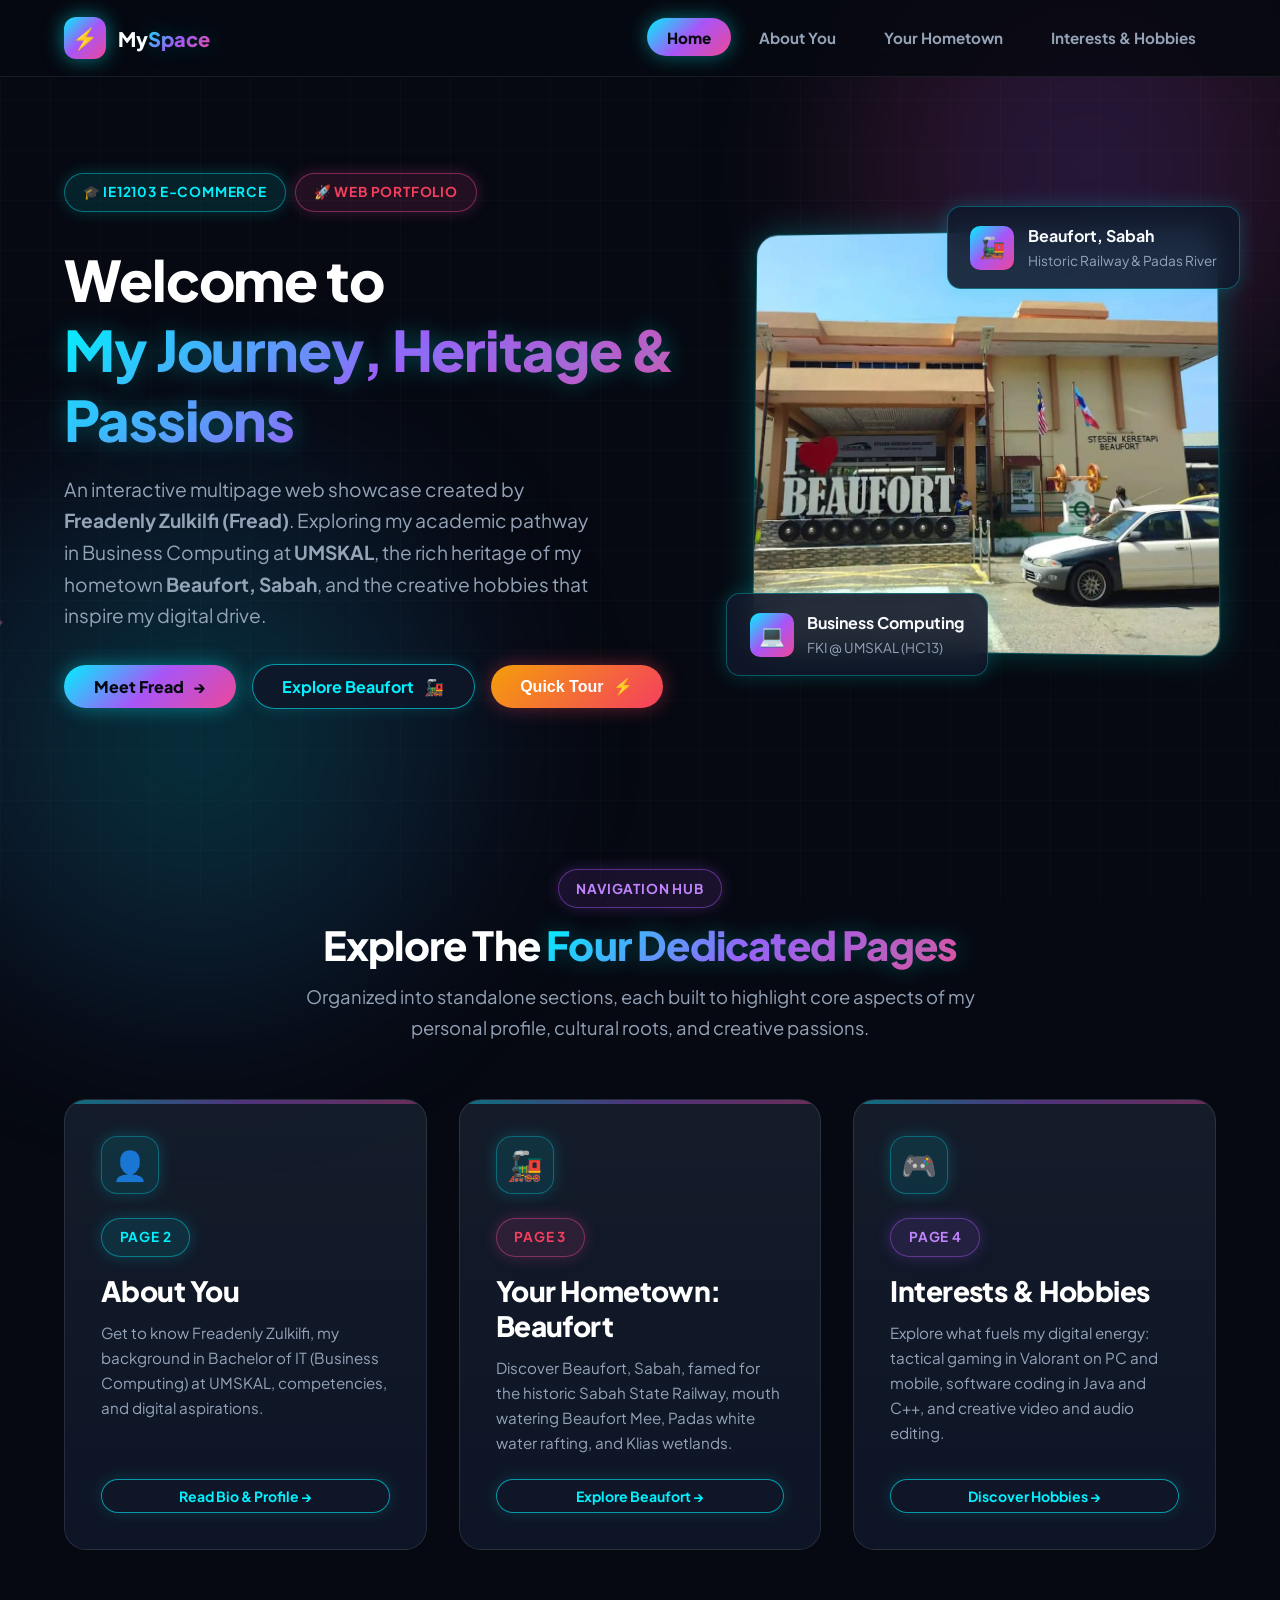
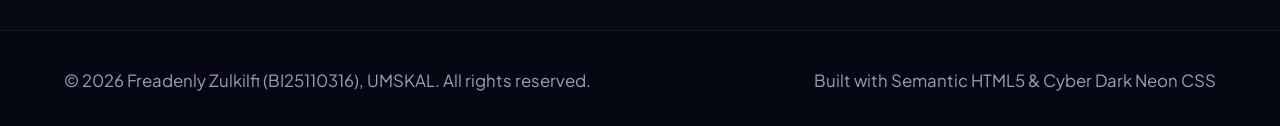
==== commit 281e8b8a: "feat(hobbies): update to Valorant (PC & Mobile), Java/C++ coding, and After Effects video & audio ed" ====
--- a/index.html
+++ b/index.html
@@ -121,7 +121,7 @@
             <div class="portal-icon">🎮</div>
             <span class="badge badge-cyan" style="width: fit-content; margin-bottom: 1rem;">Page 4</span>
             <h3>Interests & Hobbies</h3>
-            <p>Explore what fuels my digital energy: competitive gaming, web coding, and creative video & graphic editing.</p>
+            <p>Explore what fuels my digital energy: tactical gaming in Valorant on PC and mobile, software coding in Java and C++, and creative video and audio editing.</p>
             <a href="hobbies.html" class="btn btn-secondary btn-sm" style="margin-top: auto;">Discover Hobbies →</a>
           </div>
         </div>
@@ -140,9 +140,9 @@
       </p>
       <ul style="padding-left: 1.25rem; margin-bottom: 1.5rem; color: var(--text-muted); line-height: 1.8;">
         <li><strong>Page 1:</strong> Home (Central navigation hub and course overview)</li>
-        <li><strong>Page 2:</strong> About You (Freadenly Zulkilfi, photo placeholder, Business Computing credentials)</li>
+        <li><strong>Page 2:</strong> About You (Freadenly Zulkilfi, official profile portrait, Business Computing credentials)</li>
         <li><strong>Page 3:</strong> Hometown (Beaufort, Sabah heritage, railway, rafting, wetlands, cuisine)</li>
-        <li><strong>Page 4:</strong> Hobbies (Gaming, Coding, Video & Graphic Editing)</li>
+        <li><strong>Page 4:</strong> Hobbies (Valorant Gaming, Java & C++ Coding, Video & Audio Editing)</li>
       </ul>
       <div class="btn-group">
         <a href="about.html" class="btn btn-primary btn-sm">Start with About Page</a>
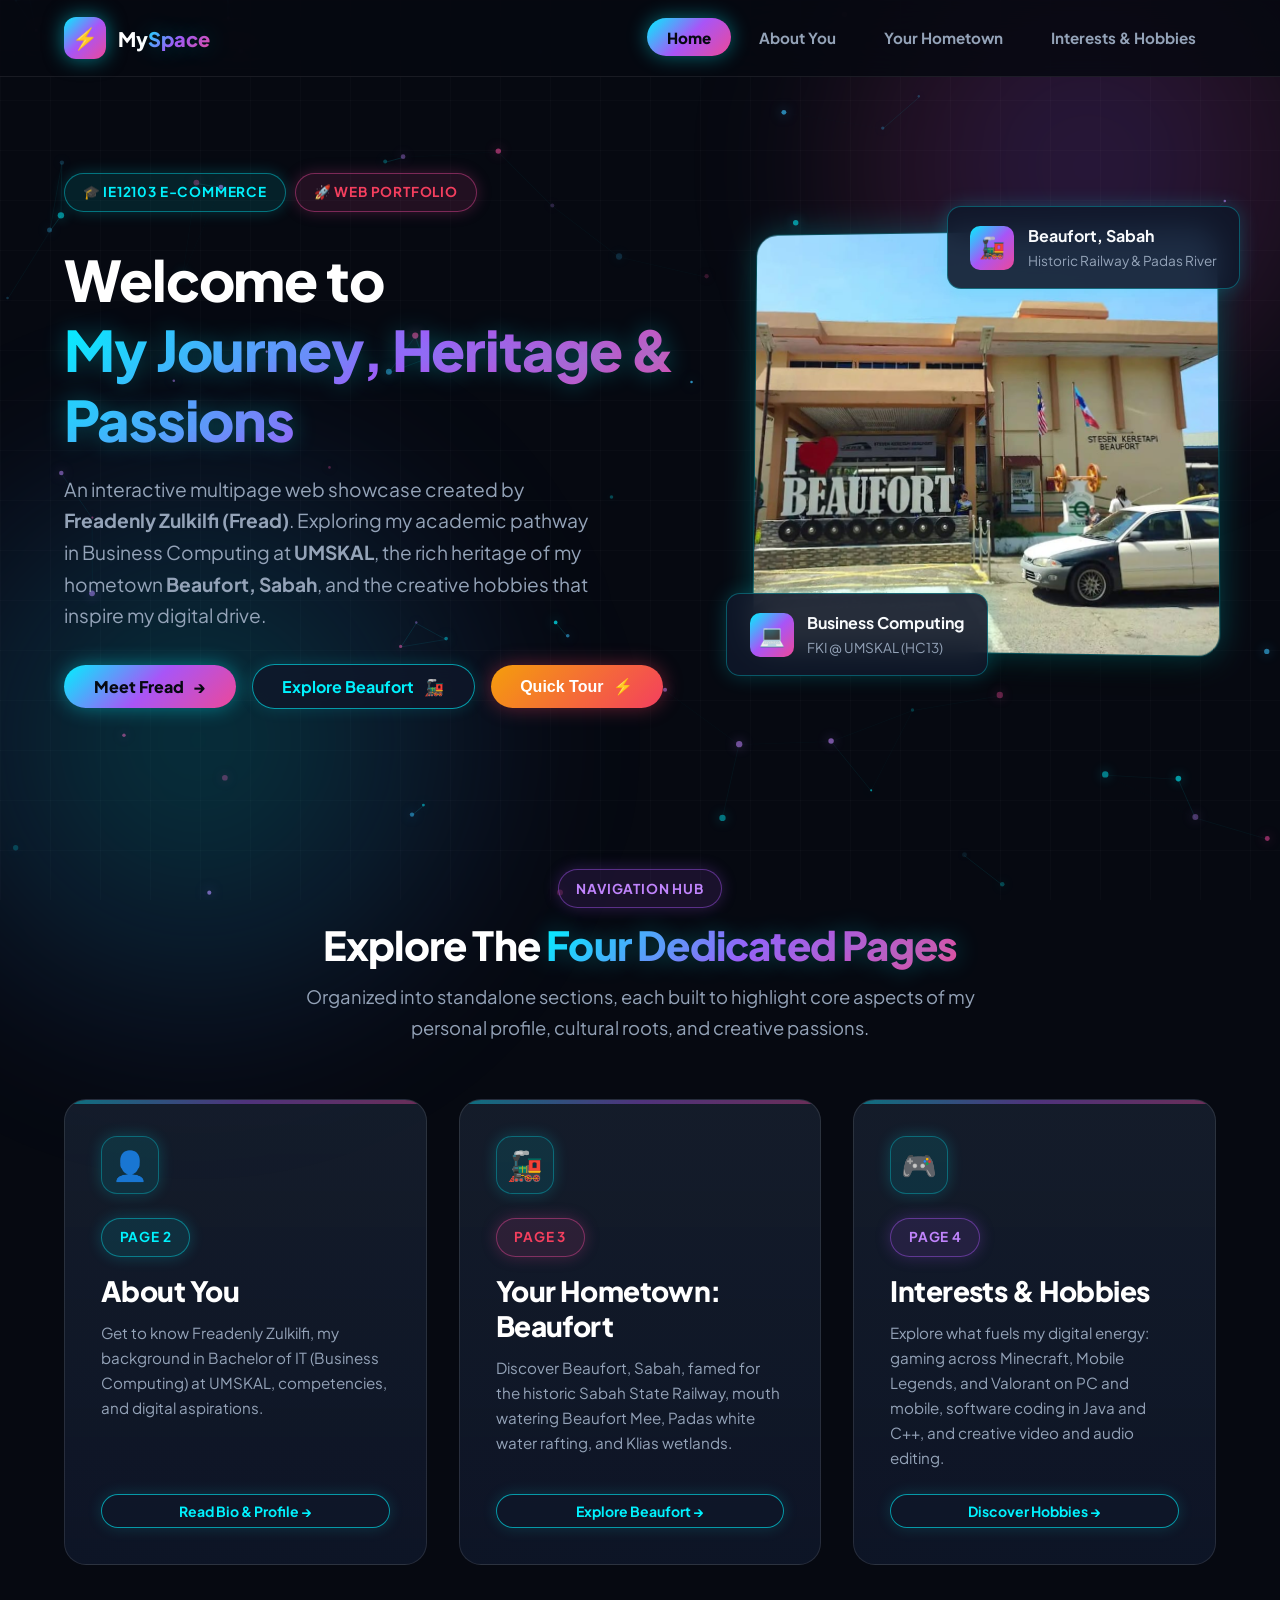
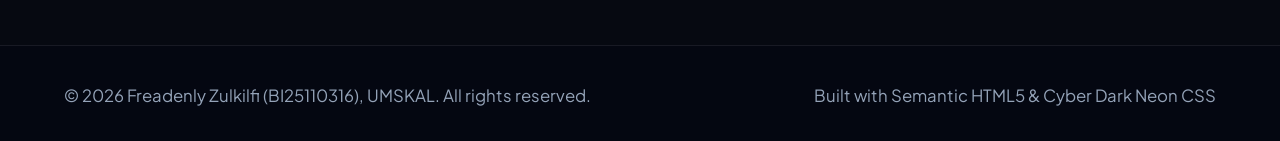
==== commit 0243e923: "feat(gaming): expand gaming to Minecraft, Mobile Legends & Valorant with neon gaming vibes image" ====
--- a/index.html
+++ b/index.html
@@ -121,7 +121,7 @@
             <div class="portal-icon">🎮</div>
             <span class="badge badge-cyan" style="width: fit-content; margin-bottom: 1rem;">Page 4</span>
             <h3>Interests & Hobbies</h3>
-            <p>Explore what fuels my digital energy: tactical gaming in Valorant on PC and mobile, software coding in Java and C++, and creative video and audio editing.</p>
+            <p>Explore what fuels my digital energy: gaming across Minecraft, Mobile Legends, and Valorant on PC and mobile, software coding in Java and C++, and creative video and audio editing.</p>
             <a href="hobbies.html" class="btn btn-secondary btn-sm" style="margin-top: auto;">Discover Hobbies →</a>
           </div>
         </div>
@@ -142,7 +142,7 @@
         <li><strong>Page 1:</strong> Home (Central navigation hub and course overview)</li>
         <li><strong>Page 2:</strong> About You (Freadenly Zulkilfi, official profile portrait, Business Computing credentials)</li>
         <li><strong>Page 3:</strong> Hometown (Beaufort, Sabah heritage, railway, rafting, wetlands, cuisine)</li>
-        <li><strong>Page 4:</strong> Hobbies (Valorant Gaming, Java & C++ Coding, Video & Audio Editing)</li>
+        <li><strong>Page 4:</strong> Hobbies (Minecraft, MLBB & Valorant Gaming, Java & C++ Coding, Video & Audio Editing)</li>
       </ul>
       <div class="btn-group">
         <a href="about.html" class="btn btn-primary btn-sm">Start with About Page</a>
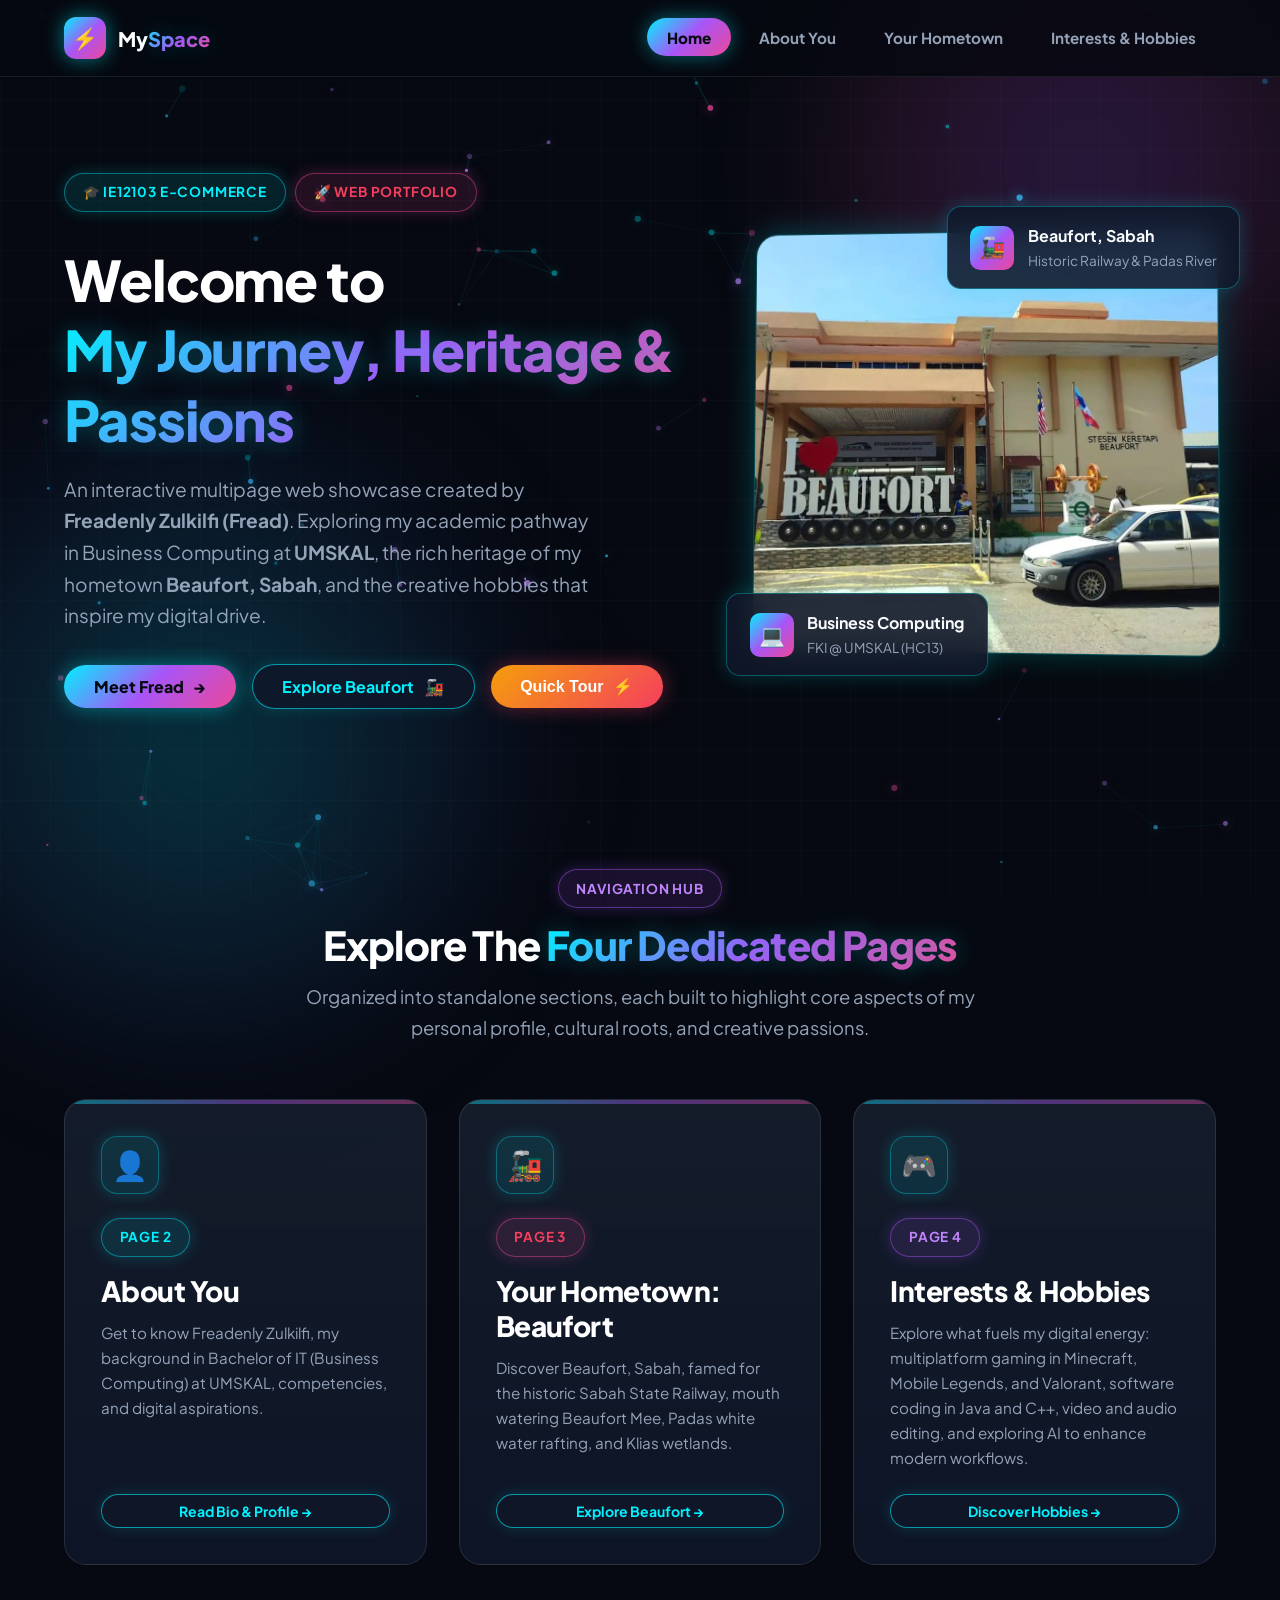
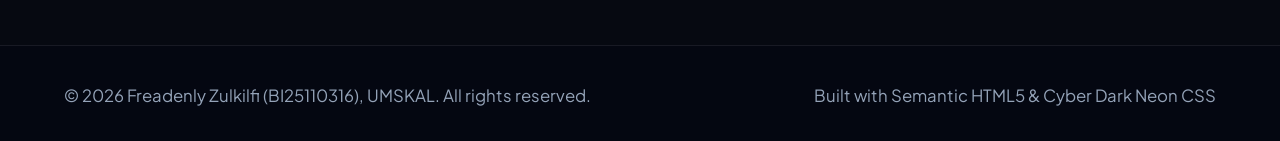
==== commit 1a082e28: "feat(hobbies): add 4th hobby Exploring & Enhancing AI with interactive modal, filter and visuals" ====
--- a/index.html
+++ b/index.html
@@ -121,7 +121,7 @@
             <div class="portal-icon">🎮</div>
             <span class="badge badge-cyan" style="width: fit-content; margin-bottom: 1rem;">Page 4</span>
             <h3>Interests & Hobbies</h3>
-            <p>Explore what fuels my digital energy: gaming across Minecraft, Mobile Legends, and Valorant on PC and mobile, software coding in Java and C++, and creative video and audio editing.</p>
+            <p>Explore what fuels my digital energy: multiplatform gaming in Minecraft, Mobile Legends, and Valorant, software coding in Java and C++, video and audio editing, and exploring AI to enhance modern workflows.</p>
             <a href="hobbies.html" class="btn btn-secondary btn-sm" style="margin-top: auto;">Discover Hobbies →</a>
           </div>
         </div>
@@ -142,7 +142,7 @@
         <li><strong>Page 1:</strong> Home (Central navigation hub and course overview)</li>
         <li><strong>Page 2:</strong> About You (Freadenly Zulkilfi, official profile portrait, Business Computing credentials)</li>
         <li><strong>Page 3:</strong> Hometown (Beaufort, Sabah heritage, railway, rafting, wetlands, cuisine)</li>
-        <li><strong>Page 4:</strong> Hobbies (Minecraft, MLBB & Valorant Gaming, Java & C++ Coding, Video & Audio Editing)</li>
+        <li><strong>Page 4:</strong> Hobbies (Gaming, Java & C++ Coding, Video & Audio Editing, Exploring AI)</li>
       </ul>
       <div class="btn-group">
         <a href="about.html" class="btn btn-primary btn-sm">Start with About Page</a>
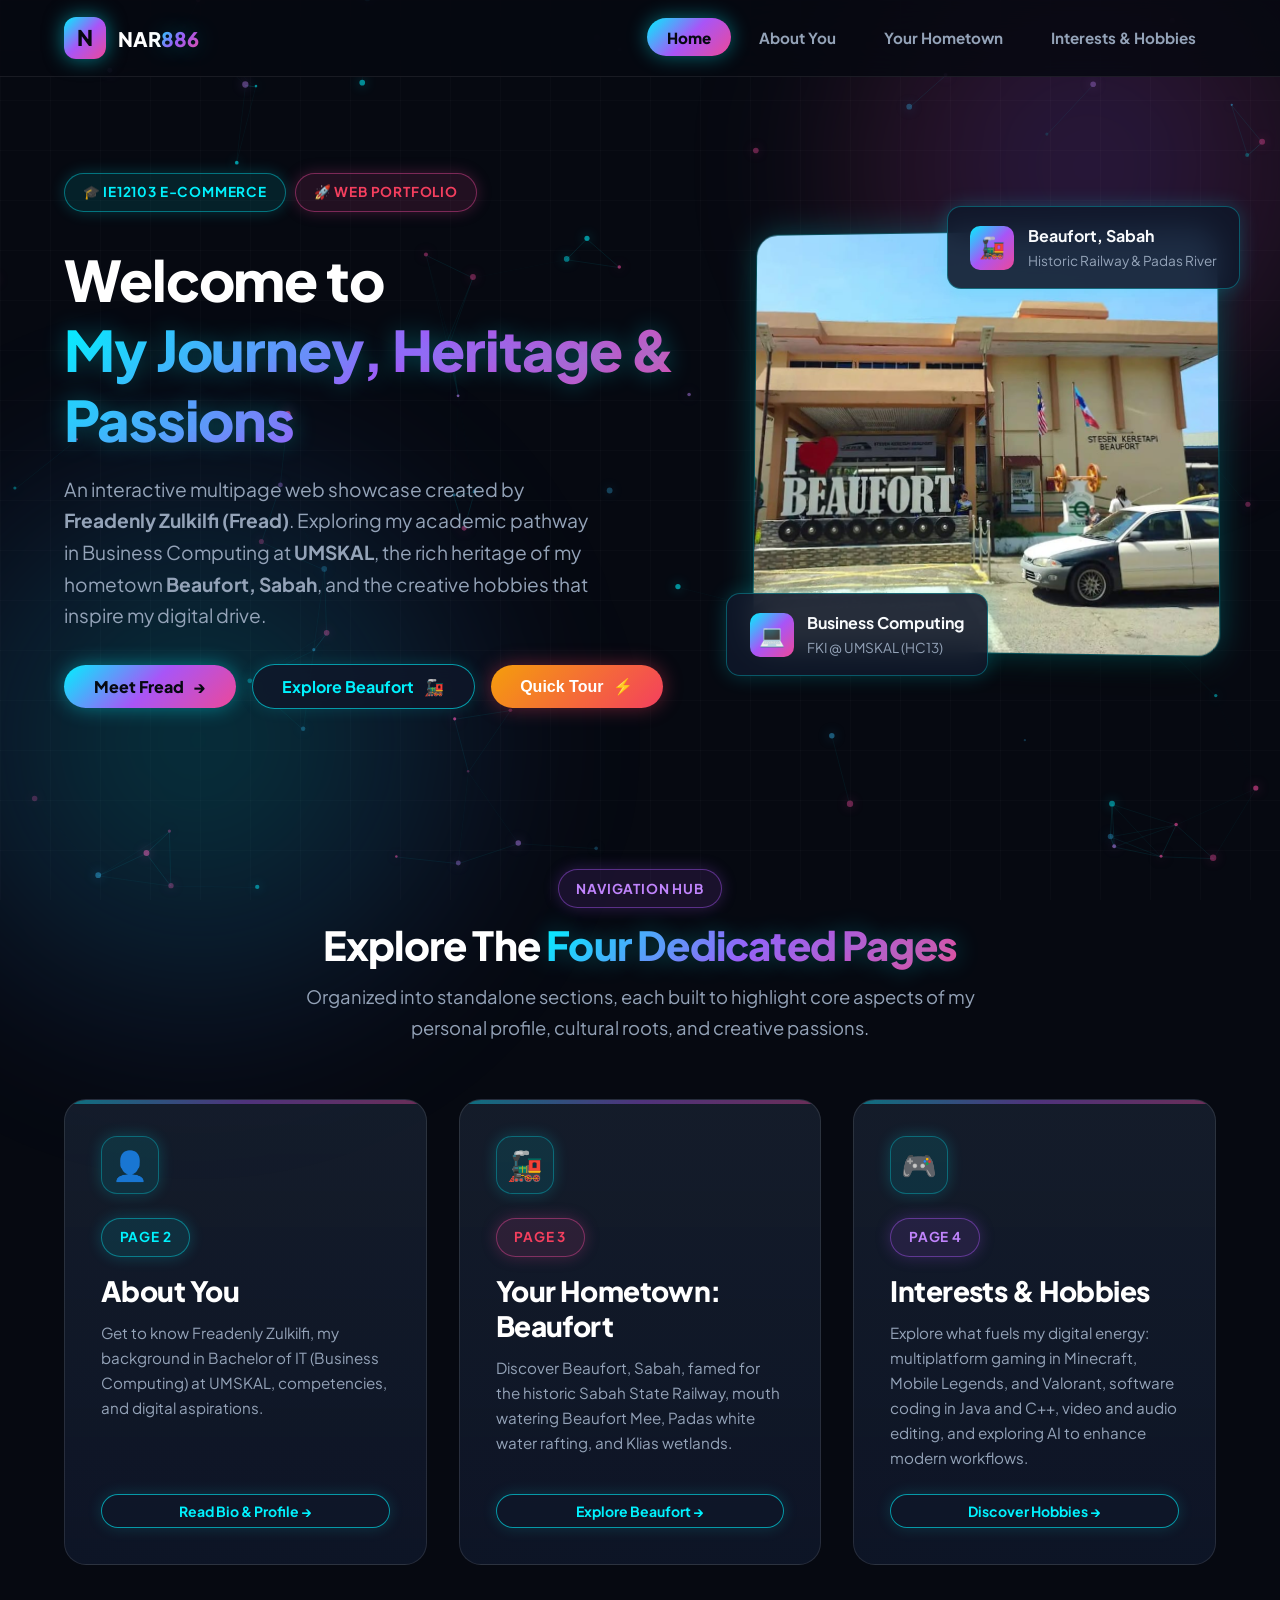
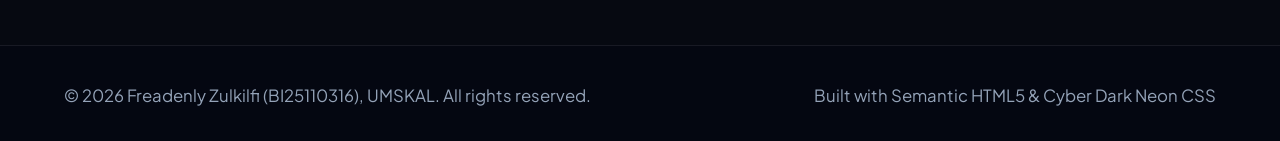
==== commit e87afc70: "style(brand): update navbar logo icon to N and brand name to NAR886 across all pages" ====
--- a/index.html
+++ b/index.html
@@ -17,8 +17,8 @@
   <header class="site-header">
     <div class="container navbar">
       <a href="index.html" class="brand-logo">
-        <span class="logo-icon">⚡</span>
-        <span>My<span class="text-gradient">Space</span></span>
+        <span class="logo-icon">N</span>
+        <span>NAR<span class="text-gradient">886</span></span>
       </a>
 
       <button class="mobile-menu-btn" id="mobileMenuBtn" aria-label="Toggle navigation">☰</button>
--- a/css/styles.css
+++ b/css/styles.css
@@ -415,7 +415,9 @@
   align-items: center;
   justify-content: center;
   color: #060911;
-  font-size: 1.3rem;
+  font-size: 1.35rem;
+  font-weight: 800;
+  font-family: var(--font-heading);
   box-shadow: 0 0 20px rgba(0, 242, 254, 0.5);
 }
 
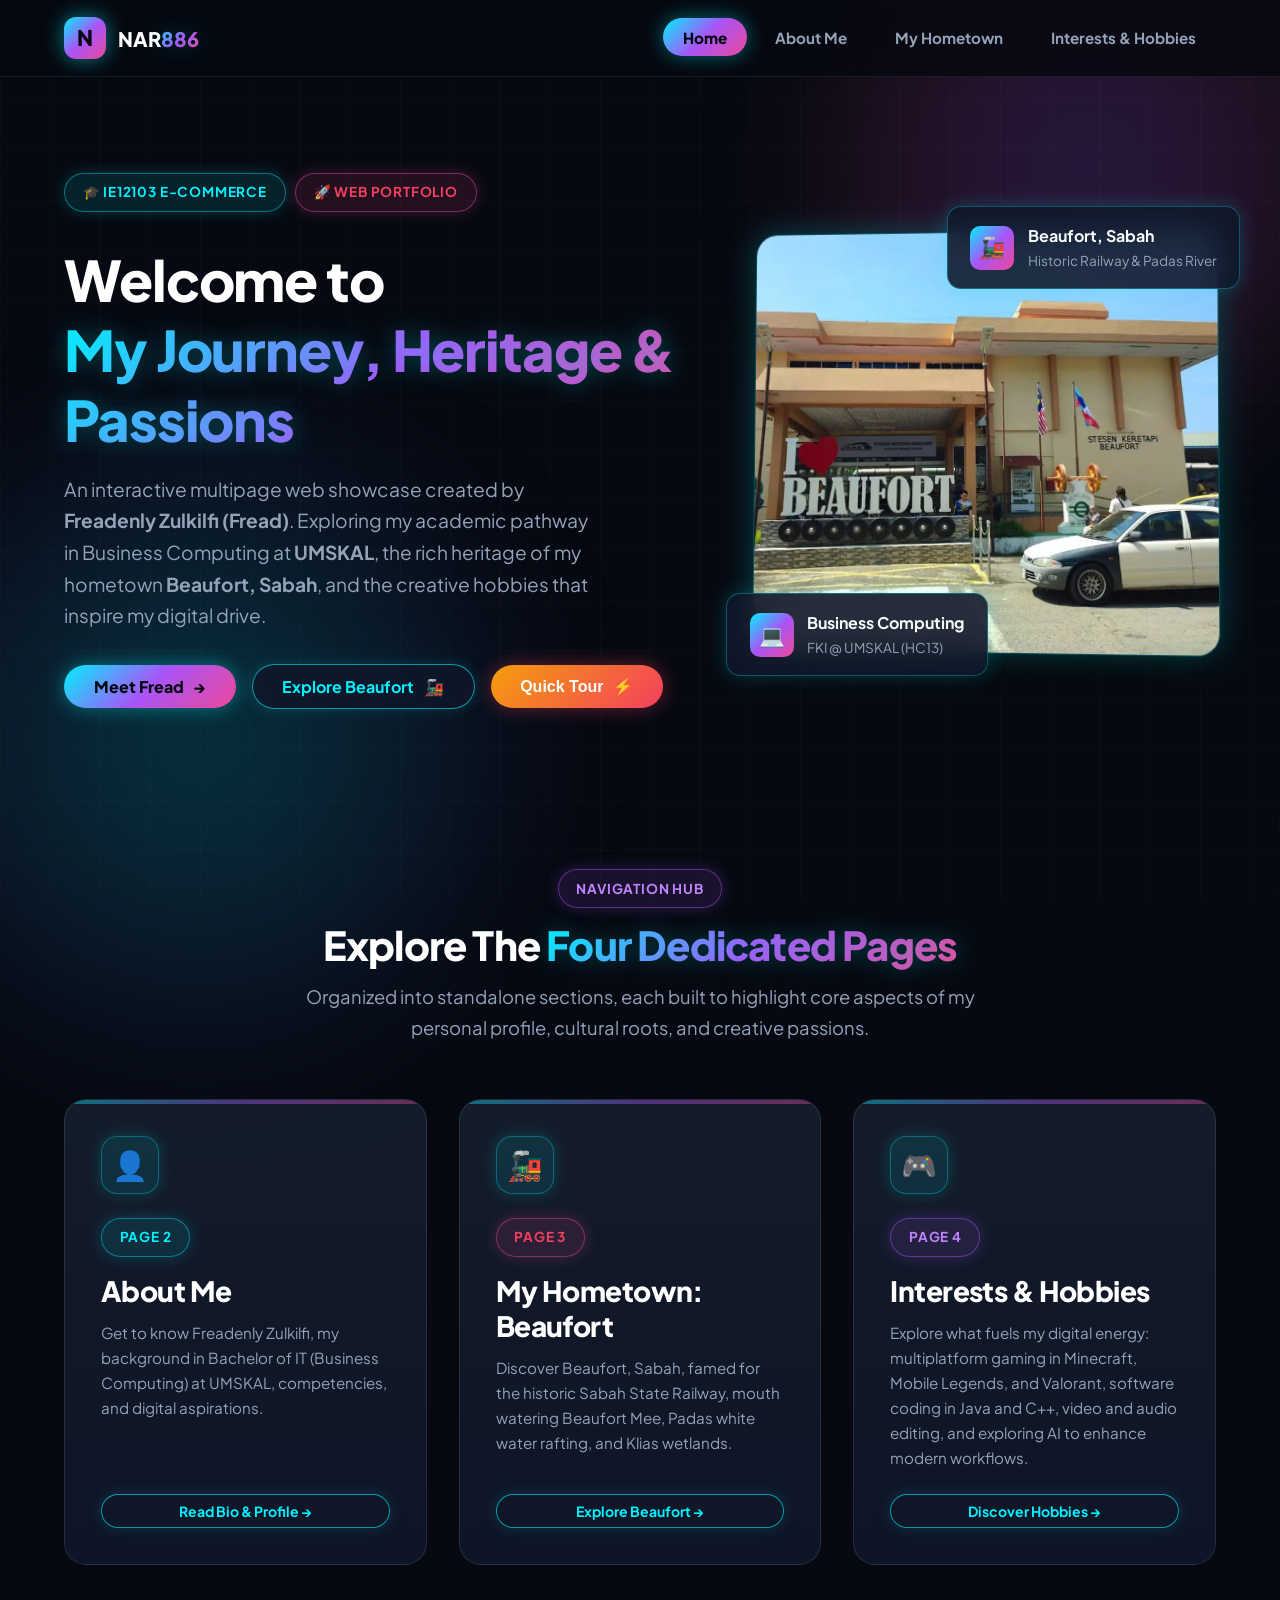
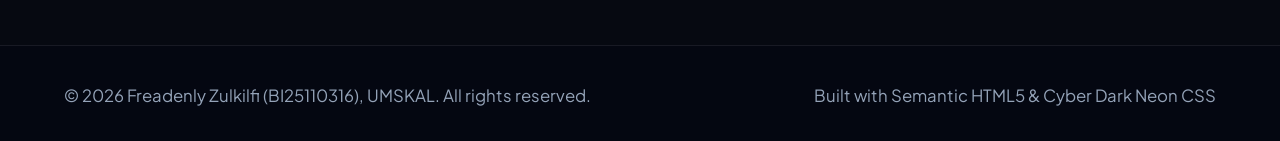
==== commit 44f367b1: "refactor(copy): change all instances of 'About You' to 'About Me' and 'Your Hometown' to 'My Hometow" ====
--- a/index.html
+++ b/index.html
@@ -25,8 +25,8 @@
 
       <ul class="nav-links" id="navLinks">
         <li><a href="index.html" class="nav-link active">Home</a></li>
-        <li><a href="about.html" class="nav-link">About You</a></li>
-        <li><a href="hometown.html" class="nav-link">Your Hometown</a></li>
+        <li><a href="about.html" class="nav-link">About Me</a></li>
+        <li><a href="hometown.html" class="nav-link">My Hometown</a></li>
         <li><a href="hobbies.html" class="nav-link">Interests & Hobbies</a></li>
       </ul>
     </div>
@@ -98,20 +98,20 @@
         </div>
 
         <div class="feature-portal-grid">
-          <!-- Portal 1: About You -->
+          <!-- Portal 1: About Me -->
           <div class="portal-card">
             <div class="portal-icon">👤</div>
             <span class="badge" style="width: fit-content; margin-bottom: 1rem;">Page 2</span>
-            <h3>About You</h3>
+            <h3>About Me</h3>
             <p>Get to know Freadenly Zulkilfi, my background in Bachelor of IT (Business Computing) at UMSKAL, competencies, and digital aspirations.</p>
             <a href="about.html" class="btn btn-secondary btn-sm" style="margin-top: auto;">Read Bio & Profile →</a>
           </div>
 
-          <!-- Portal 2: Your Hometown -->
+          <!-- Portal 2: My Hometown -->
           <div class="portal-card">
             <div class="portal-icon">🚂</div>
             <span class="badge badge-coral" style="width: fit-content; margin-bottom: 1rem;">Page 3</span>
-            <h3>Your Hometown: Beaufort</h3>
+            <h3>My Hometown: Beaufort</h3>
             <p>Discover Beaufort, Sabah, famed for the historic Sabah State Railway, mouth watering Beaufort Mee, Padas white water rafting, and Klias wetlands.</p>
             <a href="hometown.html" class="btn btn-secondary btn-sm" style="margin-top: auto;">Explore Beaufort →</a>
           </div>
@@ -140,8 +140,8 @@
       </p>
       <ul style="padding-left: 1.25rem; margin-bottom: 1.5rem; color: var(--text-muted); line-height: 1.8;">
         <li><strong>Page 1:</strong> Home (Central navigation hub and course overview)</li>
-        <li><strong>Page 2:</strong> About You (Freadenly Zulkilfi, official profile portrait, Business Computing credentials)</li>
-        <li><strong>Page 3:</strong> Hometown (Beaufort, Sabah heritage, railway, rafting, wetlands, cuisine)</li>
+        <li><strong>Page 2:</strong> About Me (Freadenly Zulkilfi, official profile portrait, Business Computing credentials)</li>
+        <li><strong>Page 3:</strong> My Hometown (Beaufort, Sabah heritage, railway, rafting, wetlands, cuisine)</li>
         <li><strong>Page 4:</strong> Hobbies (Gaming, Java & C++ Coding, Video & Audio Editing, Exploring AI)</li>
       </ul>
       <div class="btn-group">
